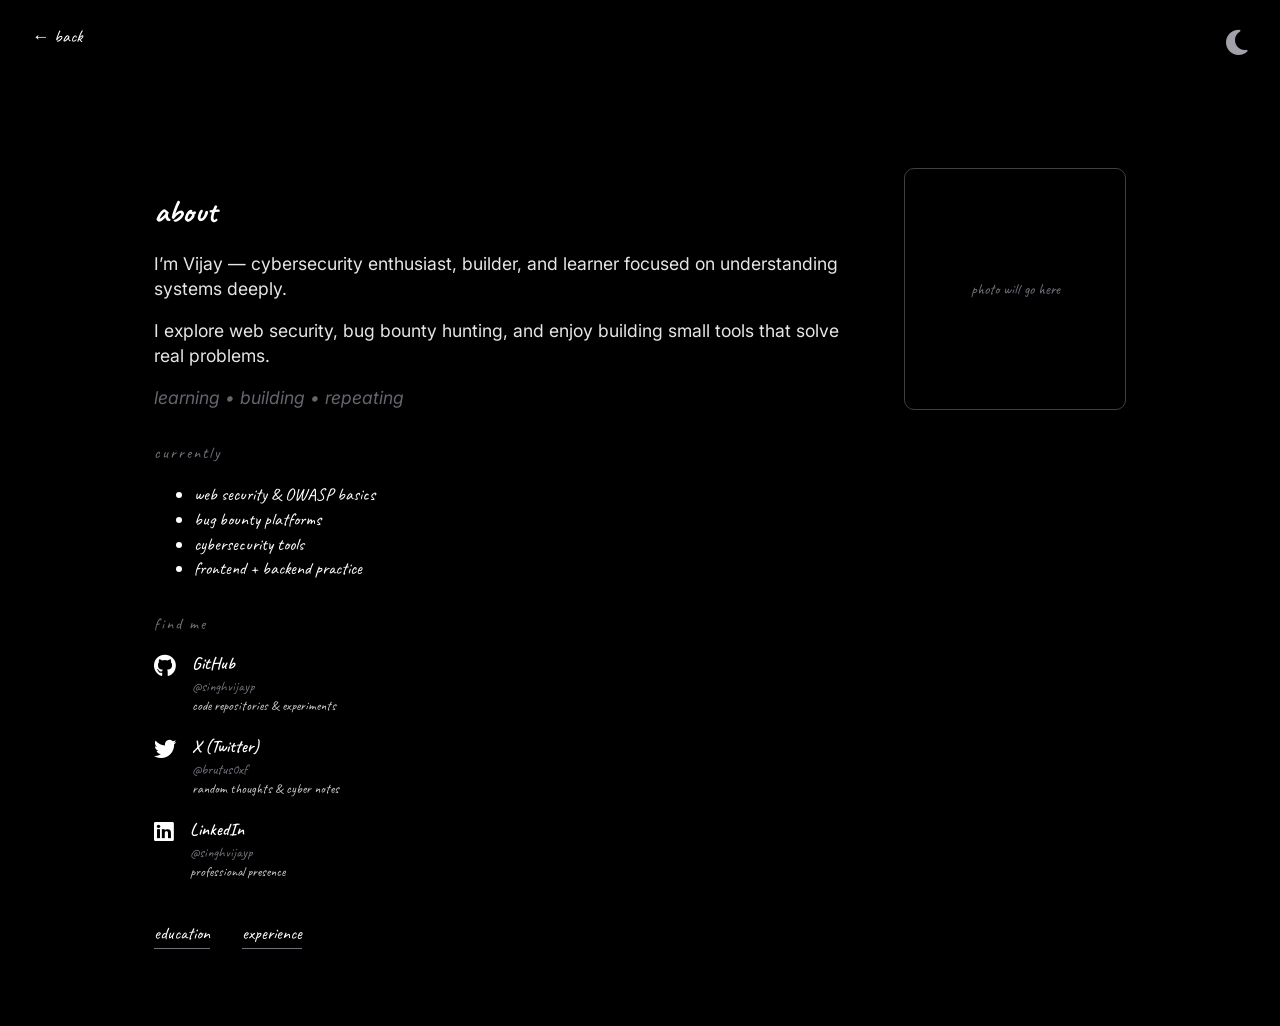
==== about/index.html @ d87ff7b1 "fixed homepage and added about & education" ====
<!DOCTYPE html>
<html lang="en">

<head>
    <meta charset="UTF-8">
    <meta name="viewport" content="width=device-width, initial-scale=1.0">
    <title>About</title>

    <link rel="stylesheet" href="https://cdnjs.cloudflare.com/ajax/libs/font-awesome/6.6.0/css/all.min.css">

    <!-- Fonts -->
    <link href="https://fonts.googleapis.com/css2?family=Caveat:wght@400;500;600;700&display=swap" rel="stylesheet">
    <link href="https://fonts.googleapis.com/css2?family=Inter:wght@300;400;500;600&display=swap" rel="stylesheet">

    <link rel="stylesheet" href="../assets/css/style.css">
</head>

<body>

    <!-- TOP BAR -->
    <div class="top-bar">
        <a href="../index.html" class="back-link">← back</a>
        <div class="theme-icon"><i class="fas fa-moon"></i></div>
    </div>

    <!-- MAIN WRAPPER -->
    <div class="about-wrapper">

        <!-- LEFT -->
        <div class="about-left">

            <h1>about</h1>

            <!-- ABOUT TEXT (ONLY INTER) -->
            <div class="about-text">

                <p>
                    I’m Vijay — cybersecurity enthusiast, builder, and learner focused on understanding systems deeply.
                </p>

                <p>
                    I explore web security, bug bounty hunting, and enjoy building small tools that solve real problems.
                </p>

                <p class="muted">
                    learning • building • repeating
                </p>

            </div>

            <!-- CURRENTLY -->
            <div class="section">
                <div class="section-title">currently</div>
                <ul>
                    <li>web security & OWASP basics</li>
                    <li>bug bounty platforms</li>
                    <li>cybersecurity tools</li>
                    <li>frontend + backend practice</li>
                </ul>
            </div>

            <!-- FIND ME -->
            <div class="section">
                <div class="section-title">find me</div>

                <div class="social-grid">

                    <div class="social-item">
                        <i class="fab fa-github"></i>
                        <div>
                            <div class="social-title">GitHub</div>
                            <div class="social-handle">@singhvijayp</div>
                            <div class="social-desc">code repositories & experiments</div>
                        </div>
                    </div>

                    <div class="social-item">
                        <i class="fab fa-twitter"></i>
                        <div>
                            <div class="social-title">X (Twitter)</div>
                            <div class="social-handle">@brutus0xf</div>
                            <div class="social-desc">random thoughts & cyber notes</div>
                        </div>
                    </div>

                    <div class="social-item">
                        <i class="fab fa-linkedin"></i>
                        <div>
                            <div class="social-title">LinkedIn</div>
                            <div class="social-handle">@singhvijayp</div>
                            <div class="social-desc">professional presence</div>
                        </div>
                    </div>

                </div>
            </div>

            <!-- QUICK LINKS -->
            <div class="quick-links">
                <a href="../education/index.html">education</a>
                <a href="../experience/index.html">experience</a>
            </div>

        </div>

        <!-- RIGHT IMAGE BOX -->
        <div class="about-right">
            photo will go here
        </div>

    </div>

    <script src="../assets/js/script.js"></script>

</body>

</html>
---- assets/css/style.css ----
:root {
            --bg: #000;
            --text: #fff;
            --muted: #a1a1aa;
            --muted2: #71717a;
            --line: #d4d4d8;
        }

        /* LIGHT THEME */
        body.light {
            --bg: #f5f5f5;
            --text: #111;
            --muted: #555;
            --muted2: #666;
            --line: #222;
        }

        body {
            background-color: var(--bg);
            color: var(--text);
        }

        .quote,
        .theme-icon,
        .group-note {
            color: var(--muted);
        }

        .group-tag {
            color: var(--muted2);
        }

        .todo-list,
        .bottom-link,
        .socials a {
            color: var(--text);
        }

        .bottom-link::after {
            background: var(--line);
        }

        body {
            font-family: 'Caveat', cursive;
            background-color: var(--bg);
            color: var(--text);
            margin: 0;
            padding: 0;
            min-height: 100vh;
            font-size: 1.1rem;
            line-height: 1.4;
        }

        a {
            text-decoration: none;
            color: inherit;
            -webkit-tap-highlight-color: transparent;
        }

        .hover-link,
        .bottom-link,
        .socials a {
            transition: color 0.35s ease, opacity 0.35s ease, transform 0.35s ease;
        }

        .hover-link:hover,
        .bottom-link:hover,
        .socials a:hover {
            color: var(--muted2);
        }

        /* Top Bar */
        .top-bar {
            max-width: 1280px;
            margin: 0 auto;
            padding: 1.5rem 2rem;
            display: flex;
            justify-content: space-between;
            align-items: flex-start;
        }

        .quote {
            font-style: italic;
            font-size: 1.6rem;
            color: #a1a1aa;

            opacity: 1;
            transition: opacity 0.5s ease;
        }

        .quote.fade {
            opacity: 0;
        }

        .theme-icon {
            color: #a1a1aa;
            font-size: 1.8rem;
            cursor: pointer;
        }

        /* Hover preview */
        .hover-preview {
            height: 40px;
            display: flex;
            align-items: center;
            justify-content: center;
            margin-top: 2rem;
            margin-bottom: 1rem;
            color: white;
            font-size: 1.6rem;
            opacity: 0;
            filter: blur(10px);
            transition: opacity 0.25s ease, filter 0.25s ease;
        }

        /* Main content */
        .main-content {
            width: 100%;
            max-width: 700px;
            margin: 6rem auto 0;
            padding: 0 1.5rem;
            text-align: center;
        }

        .main-groups {
            display: flex;
            flex-direction: column;
            gap: 1.8rem;
        }

        .group-row {
            display: flex;
            justify-content: space-between;
            align-items: baseline;
            width: 100%;
            max-width: 32rem;
            margin: 0 auto;
            gap: 1rem;
        }

        .group-left {
            display: flex;
            align-items: baseline;
            gap: 1.2rem;
        }

        .group-tag {
            font-size: 2rem;
            color: #71717a;
        }

        .group-links {
            font-size: 2rem;
        }

        .group-note {
            font-size: 1.1rem;
            color: #71717a;
        }

        /* Socials */
        .socials {
            display: flex;
            justify-content: center;
            gap: 1.8rem;
            margin-top: 3rem;
        }

        .socials a {
            font-size: 1.5rem;
            color: var(--text);
            opacity: 0.9;
        }

        .reply-text {
            font-size: 0.9rem;
            color: #52525b;
            margin-top: 0.5rem;
        }

        /* Bottom section */
        .bottom-section {
            width: 100%;
            max-width: 700px;
            margin: 7rem auto 0;
            padding: 0 1.5rem 5rem;
            box-sizing: border-box;
            display: grid;
            grid-template-columns: 1fr 1fr;
            align-items: end;
        }

        .todo-section {
            align-self: end;
        }

        .section-title {
            font-size: 1.25rem;
            letter-spacing: 2px;
            color: var(--muted2);
            margin-bottom: 1rem;
        }

        .todo-list {
            display: flex;
            flex-direction: column;
            gap: 0.5rem;
            color: var(--text);
            font-size: 1.15rem;
        }

        .todo-item {
            display: flex;
            align-items: center;
            gap: 0.7rem;
        }

        .completed {
            opacity: 1;
        }

        .bottom-links {
            display: flex;
            flex-direction: column;
            align-items: flex-end;
            text-align: right;
            gap: 0.55rem;
            align-self: end;
        }

        .bottom-link {
            position: relative;
            color: var(--text);
            font-size: 1.2rem;
            padding-bottom: 3px;
        }

        .bottom-link::after {
            content: '';
            position: absolute;
            left: 0;
            bottom: 0;
            width: 100%;
            height: 1px;
            background: #d4d4d8;
        }

        /* ABOUT PAGE WRAPPER */
        .about-wrapper {
            width: 100%;
            max-width: 1100px;
            margin: 5rem auto 0;
            padding: 0 4rem 5rem;
            display: flex;
            justify-content: space-between;
            gap: 4rem;
            box-sizing: border-box;
        }

        .about-text {
            font-family: 'Inter', sans-serif;
        }

        /* LEFT SIDE */
        .about-left {
            flex: 1;
        }

        .about-left h1 {
            font-size: 2rem;
            margin-bottom: 1rem;
        }

        .about-left p {
            opacity: 0.9;
            margin-bottom: 0.8rem;
        }

        .muted {
            color: var(--muted2);
            font-style: italic;
        }

        /* SECTIONS */
        .section {
            margin-top: 2rem;
        }

        .section-title {
            font-size: 1rem;
            letter-spacing: 2px;
            color: var(--muted2);
            margin-bottom: 1rem;
        }

        /* SOCIAL GRID */
        .social-grid {
            display: flex;
            flex-direction: column;
            gap: 1.2rem;
        }

        .social-item {
            display: flex;
            gap: 1rem;
            align-items: flex-start;
        }

        .social-item i {
            font-size: 1.4rem;
            margin-top: 4px;
            color: var(--text);
        }

        .social-title {
            font-weight: 600;
        }

        .social-handle {
            font-size: 0.9rem;
            color: var(--muted2);
        }

        .social-desc {
            font-size: 0.85rem;
            opacity: 0.8;
        }

        /* QUICK LINKS SIDE BY SIDE */
        .quick-links {
            margin-top: 2.5rem;
            display: flex;
            gap: 2rem;
        }

        .quick-links a {
            text-decoration: none;
            color: var(--text);
            position: relative;
        }

        .quick-links a::after {
            content: '';
            position: absolute;
            left: 0;
            bottom: -3px;
            width: 100%;
            height: 1px;
            background: var(--muted2);
        }

        /* RIGHT IMAGE */
        .about-right {
            width: 220px;
            height: 240px;

            border: 1px solid #3f3f46;
            /* minimal grey frame */
            border-radius: 10px;

            display: flex;
            align-items: center;
            justify-content: center;

            color: #71717a;
            font-size: 0.95rem;

            background: transparent;
        }

        .about-right img {
            display: none;
        }

        /* =========================
   EDUCATION PAGE STYLES
========================= */

        .education-title {
            text-align: center;
            font-size: 38px;
            margin-top: 10px;
        }

        .education-subtitle {
            text-align: center;
            color: var(--muted);
            margin-bottom: 40px;
        }

        /* timeline */
        .timeline {
            max-width: 900px;
            margin: 60px auto;
            padding: 20px 40px;
            border-left: 2px solid var(--line);
        }

        .timeline-item {
            margin-bottom: 40px;
            padding-left: 20px;
            position: relative;
        }

        .timeline-item::before {
            content: "";
            position: absolute;
            left: -7px;
            top: 6px;
            width: 12px;
            height: 12px;
            background: var(--muted);
            border-radius: 50%;
        }

        .timeline-year {
            font-size: 18px;
            color: var(--muted);
        }

        .timeline-title {
            font-size: 30px;
            margin: 5px 0;
        }

        .timeline-desc {
            color: var(--muted2);
            font-size: 22px;
            max-width: 650px;
        }

        /* certifications */
        .cert-grid {
            max-width: 900px;
            margin: 60px auto;
            display: grid;
            grid-template-columns: repeat(auto-fit, minmax(220px, 1fr));
            gap: 15px;
            padding: 20px;
        }

        .cert-box {
            border: 1px solid var(--line);
            padding: 20px;
            font-size: 20px;
            color: var(--muted);
            transition: 0.2s ease;
        }

        .cert-box:hover {
            transform: translateY(-3px);
            color: var(--text);
        }

        /* bottom links reuse your style */
        .page-links {
            max-width: 900px;
            margin: 50px auto;
            display: flex;
            justify-content: space-between;
            padding: 20px;
            border-top: 1px solid var(--line);
        }

        .page-links a {
            font-size: 22px;
            border-bottom: 1px solid var(--muted2);
        }

        /* Mobile */
        @media (max-width: 768px) {

            .top-bar {
                padding: 1.5rem;
            }

            .group-row {
                flex-direction: column;
                align-items: center;
                gap: 0.6rem;
            }

            .group-left {
                flex-direction: column;
                align-items: center;
                gap: 0.3rem;
            }

            .group-links,
            .group-tag {
                font-size: 1.7rem;
            }

            .socials {
                gap: 1.3rem;
            }

            .bottom-section {
                gap: 2rem;
                padding: 0 1.5rem 5rem;
            }

            .about-wrapper {
                padding: 0 1.5rem 4rem;
                flex-direction: column;
            }

            .about-right {
                width: 100%;
                order: -1;
            }

            .edu-item {
                flex-direction: column;
                gap: 0.5rem;
            }

            .edu-year {
                min-width: auto;
            }

            .timeline {
                padding: 20px 20px;
                border-left: 2px solid var(--line);
            }

            .timeline-title {
                font-size: 24px;
            }

            .timeline-desc {
                font-size: 18px;
            }
        }
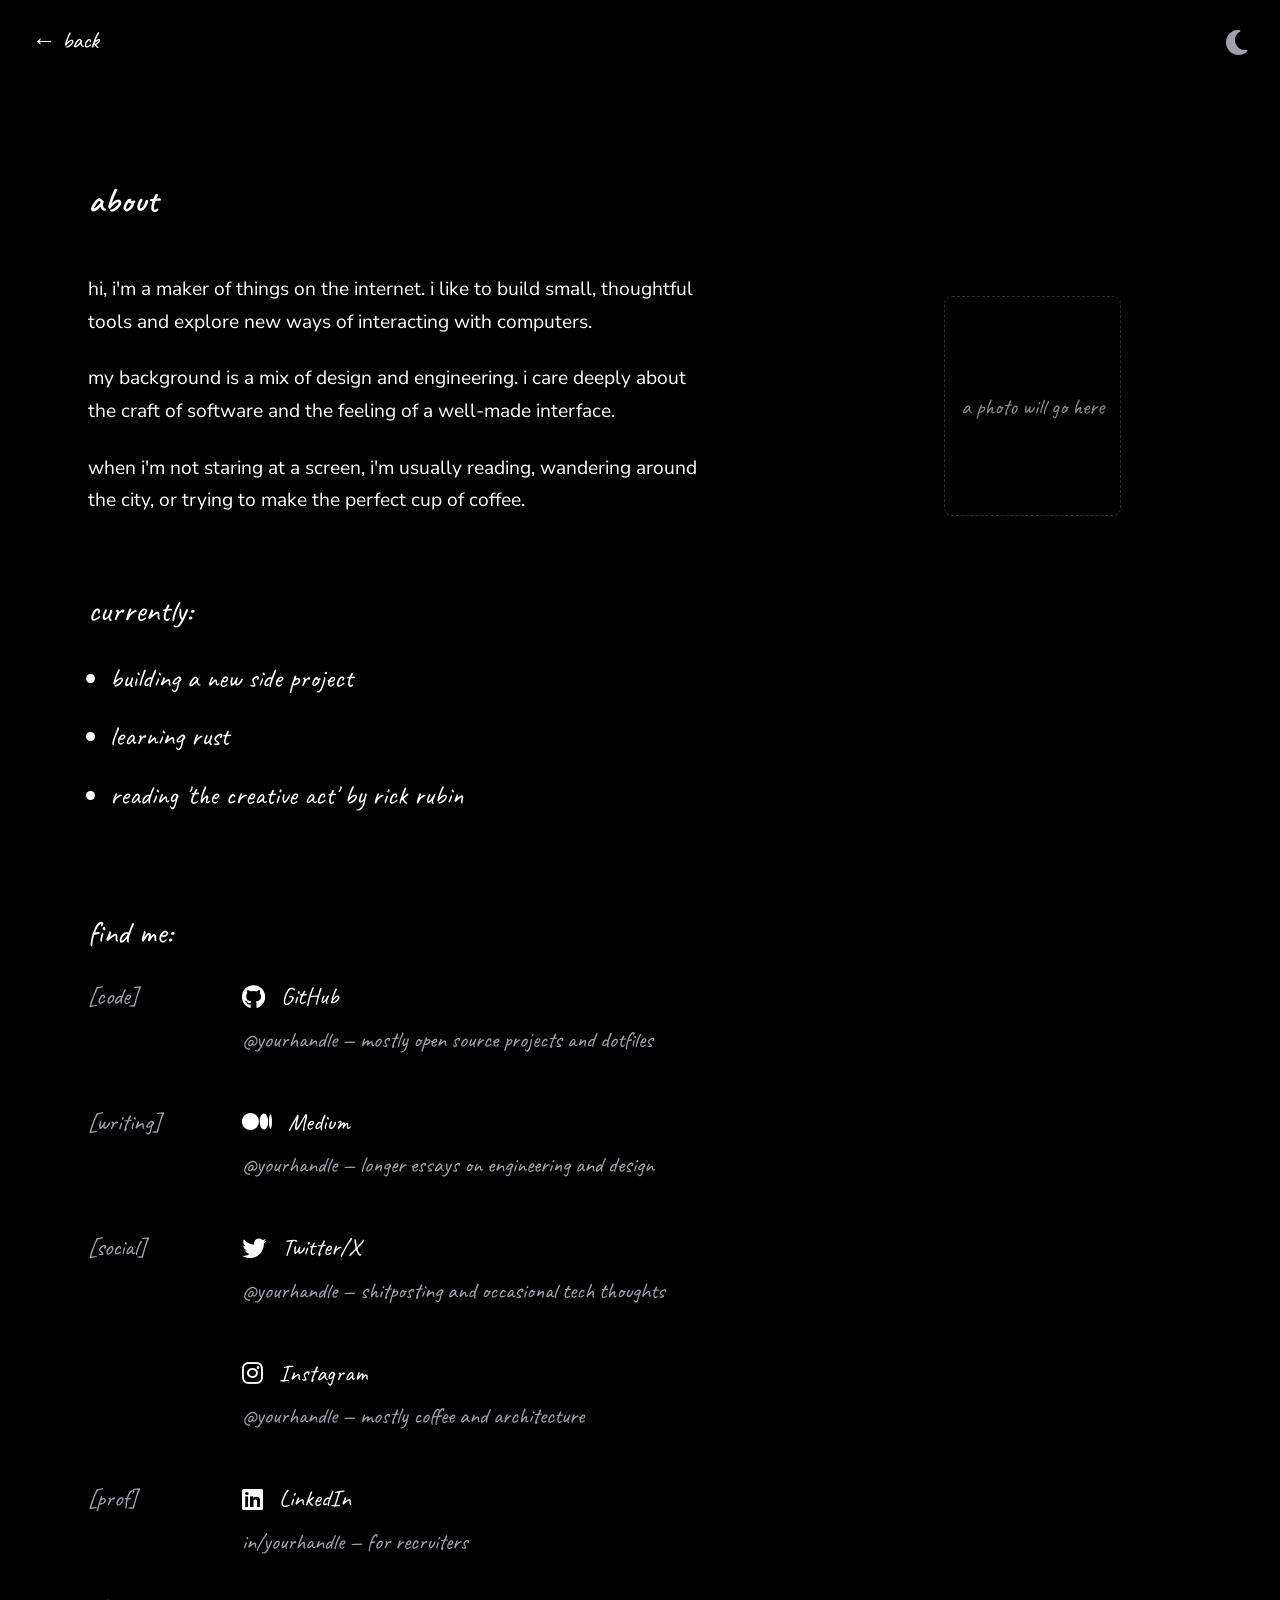
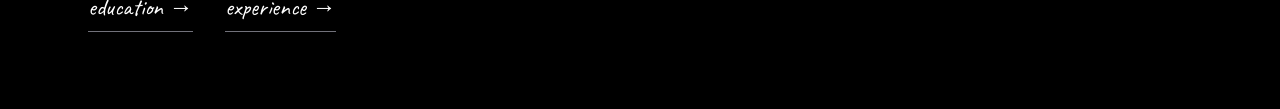
==== commit 901e047a: "completed the whole website, would make chnages soon" ====
--- a/about/index.html
+++ b/about/index.html
@@ -4,13 +4,10 @@
 <head>
     <meta charset="UTF-8">
     <meta name="viewport" content="width=device-width, initial-scale=1.0">
+
     <title>About</title>
 
-    <link rel="stylesheet" href="https://cdnjs.cloudflare.com/ajax/libs/font-awesome/6.6.0/css/all.min.css">
-
-    <!-- Fonts -->
-    <link href="https://fonts.googleapis.com/css2?family=Caveat:wght@400;500;600;700&display=swap" rel="stylesheet">
-    <link href="https://fonts.googleapis.com/css2?family=Inter:wght@300;400;500;600&display=swap" rel="stylesheet">
+    <link href="https://cdnjs.cloudflare.com/ajax/libs/font-awesome/6.6.0/css/all.min.css" rel="stylesheet">
 
     <link rel="stylesheet" href="../assets/css/style.css">
 </head>
@@ -20,92 +17,182 @@
     <!-- TOP BAR -->
     <div class="top-bar">
         <a href="../index.html" class="back-link">← back</a>
-        <div class="theme-icon"><i class="fas fa-moon"></i></div>
+
+        <div class="theme-icon">
+            <i class="fas fa-moon"></i>
+        </div>
     </div>
 
-    <!-- MAIN WRAPPER -->
+    <!-- ABOUT WRAPPER -->
     <div class="about-wrapper">
 
         <!-- LEFT -->
         <div class="about-left">
 
-            <h1>about</h1>
-
-            <!-- ABOUT TEXT (ONLY INTER) -->
+            <h1 class="about-heading">about</h1>
+
+            <!-- ABOUT TEXT -->
             <div class="about-text">
 
                 <p>
-                    I’m Vijay — cybersecurity enthusiast, builder, and learner focused on understanding systems deeply.
+                    hi, i'm a maker of things on the internet. i like to
+                    build small, thoughtful tools and explore new ways
+                    of interacting with computers.
                 </p>
 
                 <p>
-                    I explore web security, bug bounty hunting, and enjoy building small tools that solve real problems.
+                    my background is a mix of design and
+                    engineering. i care deeply about the craft of
+                    software and the feeling of a well-made interface.
                 </p>
 
-                <p class="muted">
-                    learning • building • repeating
+                <p>
+                    when i'm not staring at a screen, i'm usually
+                    reading, wandering around the city, or trying to
+                    make the perfect cup of coffee.
                 </p>
 
             </div>
 
             <!-- CURRENTLY -->
-            <div class="section">
-                <div class="section-title">currently</div>
-                <ul>
-                    <li>web security & OWASP basics</li>
-                    <li>bug bounty platforms</li>
-                    <li>cybersecurity tools</li>
-                    <li>frontend + backend practice</li>
+            <div class="about-section">
+
+                <div class="section-heading">currently:</div>
+
+                <ul class="currently-list">
+                    <li>building a new side project</li>
+                    <li>learning rust</li>
+                    <li>reading 'the creative act' by rick rubin</li>
                 </ul>
-            </div>
-
-            <!-- FIND ME -->
-            <div class="section">
-                <div class="section-title">find me</div>
-
-                <div class="social-grid">
-
-                    <div class="social-item">
+
+            </div>
+
+        </div>
+
+        <!-- RIGHT -->
+        <div class="about-right">
+
+            <div class="photo-box">
+                a photo will go here
+            </div>
+
+        </div>
+
+    </div>
+
+    <!-- FIND ME -->
+    <div class="find-wrapper">
+
+        <div class="section-heading">find me:</div>
+
+        <div class="find-grid">
+
+            <!-- GITHUB -->
+            <div class="find-item">
+
+                <div class="find-label">[code]</div>
+
+                <div class="find-content">
+
+                    <div class="find-top">
                         <i class="fab fa-github"></i>
-                        <div>
-                            <div class="social-title">GitHub</div>
-                            <div class="social-handle">@singhvijayp</div>
-                            <div class="social-desc">code repositories & experiments</div>
-                        </div>
-                    </div>
-
-                    <div class="social-item">
+                        <span>GitHub</span>
+                    </div>
+
+                    <div class="find-bottom">
+                        @yourhandle — mostly open source projects and dotfiles
+                    </div>
+
+                </div>
+
+            </div>
+
+            <!-- MEDIUM -->
+            <div class="find-item">
+
+                <div class="find-label">[writing]</div>
+
+                <div class="find-content">
+
+                    <div class="find-top">
+                        <i class="fab fa-medium"></i>
+                        <span>Medium</span>
+                    </div>
+
+                    <div class="find-bottom">
+                        @yourhandle — longer essays on engineering and design
+                    </div>
+
+                </div>
+
+            </div>
+
+            <!-- TWITTER -->
+            <div class="find-item">
+
+                <div class="find-label">[social]</div>
+
+                <div class="find-content">
+
+                    <div class="find-top">
                         <i class="fab fa-twitter"></i>
-                        <div>
-                            <div class="social-title">X (Twitter)</div>
-                            <div class="social-handle">@brutus0xf</div>
-                            <div class="social-desc">random thoughts & cyber notes</div>
-                        </div>
-                    </div>
-
-                    <div class="social-item">
+                        <span>Twitter/X</span>
+                    </div>
+
+                    <div class="find-bottom">
+                        @yourhandle — shitposting and occasional tech thoughts
+                    </div>
+
+                </div>
+
+            </div>
+
+            <!-- INSTAGRAM -->
+            <div class="find-item">
+
+                <div class="find-label empty"></div>
+
+                <div class="find-content">
+
+                    <div class="find-top">
+                        <i class="fab fa-instagram"></i>
+                        <span>Instagram</span>
+                    </div>
+
+                    <div class="find-bottom">
+                        @yourhandle — mostly coffee and architecture
+                    </div>
+
+                </div>
+
+            </div>
+
+            <!-- LINKEDIN -->
+            <div class="find-item">
+
+                <div class="find-label">[prof]</div>
+
+                <div class="find-content">
+
+                    <div class="find-top">
                         <i class="fab fa-linkedin"></i>
-                        <div>
-                            <div class="social-title">LinkedIn</div>
-                            <div class="social-handle">@singhvijayp</div>
-                            <div class="social-desc">professional presence</div>
-                        </div>
-                    </div>
-
-                </div>
-            </div>
-
-            <!-- QUICK LINKS -->
-            <div class="quick-links">
-                <a href="../education/index.html">education</a>
-                <a href="../experience/index.html">experience</a>
-            </div>
-
-        </div>
-
-        <!-- RIGHT IMAGE BOX -->
-        <div class="about-right">
-            photo will go here
+                        <span>LinkedIn</span>
+                    </div>
+
+                    <div class="find-bottom">
+                        in/yourhandle — for recruiters
+                    </div>
+
+                </div>
+
+            </div>
+
+        </div>
+
+        <!-- QUICK LINKS -->
+        <div class="quick-links">
+            <a href="../education/index.html">education →</a>
+            <a href="../experience/index.html">experience →</a>
         </div>
 
     </div>
--- a/assets/css/style.css
+++ b/assets/css/style.css
@@ -1,534 +1,2117 @@
-        :root {
-            --bg: #000;
-            --text: #fff;
-            --muted: #a1a1aa;
-            --muted2: #71717a;
-            --line: #d4d4d8;
-        }
-
-        /* LIGHT THEME */
-        body.light {
-            --bg: #f5f5f5;
-            --text: #111;
-            --muted: #555;
-            --muted2: #666;
-            --line: #222;
-        }
-
-        body {
-            background-color: var(--bg);
-            color: var(--text);
-        }
-
-        .quote,
-        .theme-icon,
-        .group-note {
-            color: var(--muted);
-        }
-
-        .group-tag {
-            color: var(--muted2);
-        }
-
-        .todo-list,
-        .bottom-link,
-        .socials a {
-            color: var(--text);
-        }
-
-        .bottom-link::after {
-            background: var(--line);
-        }
-
-        body {
-            font-family: 'Caveat', cursive;
-            background-color: var(--bg);
-            color: var(--text);
-            margin: 0;
-            padding: 0;
-            min-height: 100vh;
-            font-size: 1.1rem;
-            line-height: 1.4;
-        }
-
-        a {
-            text-decoration: none;
-            color: inherit;
-            -webkit-tap-highlight-color: transparent;
-        }
-
-        .hover-link,
-        .bottom-link,
-        .socials a {
-            transition: color 0.35s ease, opacity 0.35s ease, transform 0.35s ease;
-        }
-
-        .hover-link:hover,
-        .bottom-link:hover,
-        .socials a:hover {
-            color: var(--muted2);
-        }
-
-        /* Top Bar */
-        .top-bar {
-            max-width: 1280px;
-            margin: 0 auto;
-            padding: 1.5rem 2rem;
-            display: flex;
-            justify-content: space-between;
-            align-items: flex-start;
-        }
-
-        .quote {
-            font-style: italic;
-            font-size: 1.6rem;
-            color: #a1a1aa;
-
-            opacity: 1;
-            transition: opacity 0.5s ease;
-        }
-
-        .quote.fade {
-            opacity: 0;
-        }
-
-        .theme-icon {
-            color: #a1a1aa;
-            font-size: 1.8rem;
-            cursor: pointer;
-        }
-
-        /* Hover preview */
-        .hover-preview {
-            height: 40px;
-            display: flex;
-            align-items: center;
-            justify-content: center;
-            margin-top: 2rem;
-            margin-bottom: 1rem;
-            color: white;
-            font-size: 1.6rem;
-            opacity: 0;
-            filter: blur(10px);
-            transition: opacity 0.25s ease, filter 0.25s ease;
-        }
-
-        /* Main content */
-        .main-content {
-            width: 100%;
-            max-width: 700px;
-            margin: 6rem auto 0;
-            padding: 0 1.5rem;
-            text-align: center;
-        }
-
-        .main-groups {
-            display: flex;
-            flex-direction: column;
-            gap: 1.8rem;
-        }
-
-        .group-row {
-            display: flex;
-            justify-content: space-between;
-            align-items: baseline;
-            width: 100%;
-            max-width: 32rem;
-            margin: 0 auto;
-            gap: 1rem;
-        }
-
-        .group-left {
-            display: flex;
-            align-items: baseline;
-            gap: 1.2rem;
-        }
-
-        .group-tag {
-            font-size: 2rem;
-            color: #71717a;
-        }
-
-        .group-links {
-            font-size: 2rem;
-        }
-
-        .group-note {
-            font-size: 1.1rem;
-            color: #71717a;
-        }
-
-        /* Socials */
-        .socials {
-            display: flex;
-            justify-content: center;
-            gap: 1.8rem;
-            margin-top: 3rem;
-        }
-
-        .socials a {
-            font-size: 1.5rem;
-            color: var(--text);
-            opacity: 0.9;
-        }
-
-        .reply-text {
-            font-size: 0.9rem;
-            color: #52525b;
-            margin-top: 0.5rem;
-        }
-
-        /* Bottom section */
-        .bottom-section {
-            width: 100%;
-            max-width: 700px;
-            margin: 7rem auto 0;
-            padding: 0 1.5rem 5rem;
-            box-sizing: border-box;
-            display: grid;
-            grid-template-columns: 1fr 1fr;
-            align-items: end;
-        }
-
-        .todo-section {
-            align-self: end;
-        }
-
-        .section-title {
-            font-size: 1.25rem;
-            letter-spacing: 2px;
-            color: var(--muted2);
-            margin-bottom: 1rem;
-        }
-
-        .todo-list {
-            display: flex;
-            flex-direction: column;
-            gap: 0.5rem;
-            color: var(--text);
-            font-size: 1.15rem;
-        }
-
-        .todo-item {
-            display: flex;
-            align-items: center;
-            gap: 0.7rem;
-        }
-
-        .completed {
-            opacity: 1;
-        }
-
-        .bottom-links {
-            display: flex;
-            flex-direction: column;
-            align-items: flex-end;
-            text-align: right;
-            gap: 0.55rem;
-            align-self: end;
-        }
-
-        .bottom-link {
-            position: relative;
-            color: var(--text);
-            font-size: 1.2rem;
-            padding-bottom: 3px;
-        }
-
-        .bottom-link::after {
-            content: '';
-            position: absolute;
-            left: 0;
-            bottom: 0;
-            width: 100%;
-            height: 1px;
-            background: #d4d4d8;
-        }
-
-        /* ABOUT PAGE WRAPPER */
-        .about-wrapper {
-            width: 100%;
-            max-width: 1100px;
-            margin: 5rem auto 0;
-            padding: 0 4rem 5rem;
-            display: flex;
-            justify-content: space-between;
-            gap: 4rem;
-            box-sizing: border-box;
-        }
-
-        .about-text {
-            font-family: 'Inter', sans-serif;
-        }
-
-        /* LEFT SIDE */
-        .about-left {
-            flex: 1;
-        }
-
-        .about-left h1 {
-            font-size: 2rem;
-            margin-bottom: 1rem;
-        }
-
-        .about-left p {
-            opacity: 0.9;
-            margin-bottom: 0.8rem;
-        }
-
-        .muted {
-            color: var(--muted2);
-            font-style: italic;
-        }
-
-        /* SECTIONS */
-        .section {
-            margin-top: 2rem;
-        }
-
-        .section-title {
-            font-size: 1rem;
-            letter-spacing: 2px;
-            color: var(--muted2);
-            margin-bottom: 1rem;
-        }
-
-        /* SOCIAL GRID */
-        .social-grid {
-            display: flex;
-            flex-direction: column;
-            gap: 1.2rem;
-        }
-
-        .social-item {
-            display: flex;
-            gap: 1rem;
-            align-items: flex-start;
-        }
-
-        .social-item i {
-            font-size: 1.4rem;
-            margin-top: 4px;
-            color: var(--text);
-        }
-
-        .social-title {
-            font-weight: 600;
-        }
-
-        .social-handle {
-            font-size: 0.9rem;
-            color: var(--muted2);
-        }
-
-        .social-desc {
-            font-size: 0.85rem;
-            opacity: 0.8;
-        }
-
-        /* QUICK LINKS SIDE BY SIDE */
-        .quick-links {
-            margin-top: 2.5rem;
-            display: flex;
-            gap: 2rem;
-        }
-
-        .quick-links a {
-            text-decoration: none;
-            color: var(--text);
-            position: relative;
-        }
-
-        .quick-links a::after {
-            content: '';
-            position: absolute;
-            left: 0;
-            bottom: -3px;
-            width: 100%;
-            height: 1px;
-            background: var(--muted2);
-        }
-
-        /* RIGHT IMAGE */
-        .about-right {
-            width: 220px;
-            height: 240px;
-
-            border: 1px solid #3f3f46;
-            /* minimal grey frame */
-            border-radius: 10px;
-
-            display: flex;
-            align-items: center;
-            justify-content: center;
-
-            color: #71717a;
-            font-size: 0.95rem;
-
-            background: transparent;
-        }
-
-        .about-right img {
-            display: none;
-        }
-
-        /* =========================
-   EDUCATION PAGE STYLES
+@import url('https://fonts.googleapis.com/css2?family=Caveat:wght@400..700&display=swap');
+@import url('https://fonts.googleapis.com/css2?family=Nunito+Sans:ital,opsz,wght@0,6..12,200..1000;1,6..12,200..1000&display=swap');
+@import url('https://fonts.googleapis.com/css2?family=Ubuntu:ital,wght@0,300;0,400;0,500;0,700;1,300;1,400;1,500;1,700&display=swap');
+
+:root {
+    --bg: #000;
+    --text: #fff;
+    --muted: #a1a1aa;
+    --muted2: #71717a;
+    --line: #d4d4d8;
+}
+
+/* LIGHT THEME */
+body.light {
+    --bg: #f5f5f5;
+    --text: #111;
+    --muted: #555;
+    --muted2: #666;
+    --line: #222;
+}
+
+body {
+    background-color: var(--bg);
+    color: var(--text);
+}
+
+.quote,
+.theme-icon,
+.group-note {
+    color: var(--muted);
+}
+
+.group-tag {
+    color: var(--muted2);
+}
+
+.todo-list,
+.bottom-link,
+.socials a {
+    color: var(--text);
+}
+
+.bottom-link::after {
+    background: var(--line);
+}
+
+body {
+    font-family: 'Caveat', cursive;
+    background-color: var(--bg);
+    color: var(--text);
+    margin: 0;
+    padding: 0;
+    min-height: 100vh;
+    font-size: 1.1rem;
+    line-height: 1.4;
+}
+
+a {
+    text-decoration: none;
+    color: inherit;
+    -webkit-tap-highlight-color: transparent;
+}
+
+.hover-link,
+.bottom-link,
+.socials a {
+    transition: color 0.35s ease, opacity 0.35s ease, transform 0.35s ease;
+}
+
+.hover-link:hover,
+.bottom-link:hover,
+.socials a:hover {
+    color: var(--muted2);
+}
+
+/* Top Bar */
+.top-bar {
+    max-width: 1280px;
+    margin: 0 auto;
+    padding: 1.5rem 2rem;
+    display: flex;
+    justify-content: space-between;
+    align-items: flex-start;
+}
+
+.quote {
+    font-style: italic;
+    font-size: 1.6rem;
+    color: #a1a1aa;
+
+    opacity: 1;
+    transition: opacity 0.5s ease;
+}
+
+.quote.fade {
+    opacity: 0;
+}
+
+.theme-icon {
+    color: #a1a1aa;
+    font-size: 1.8rem;
+    cursor: pointer;
+}
+
+/* Hover preview */
+.hover-preview {
+    height: 40px;
+    display: flex;
+    align-items: center;
+    justify-content: center;
+    margin-top: 2rem;
+    margin-bottom: 1rem;
+    color: white;
+    font-size: 1.6rem;
+    opacity: 0;
+    filter: blur(10px);
+    transition: opacity 0.25s ease, filter 0.25s ease;
+}
+
+/* Main content */
+.main-content {
+    width: 100%;
+    max-width: 700px;
+    margin: 6rem auto 0;
+    padding: 0 1.5rem;
+    text-align: center;
+}
+
+.main-groups {
+    display: flex;
+    flex-direction: column;
+    gap: 1.8rem;
+}
+
+.group-row {
+    display: flex;
+    justify-content: space-between;
+    align-items: baseline;
+    width: 100%;
+    max-width: 32rem;
+    margin: 0 auto;
+    gap: 1rem;
+}
+
+.group-left {
+    display: flex;
+    align-items: baseline;
+    gap: 1.2rem;
+}
+
+.group-tag {
+    font-size: 2rem;
+    color: #71717a;
+}
+
+.group-links {
+    font-size: 2rem;
+}
+
+.group-note {
+    font-size: 1.1rem;
+    color: #71717a;
+}
+
+/* Socials */
+.socials {
+    display: flex;
+    justify-content: center;
+    gap: 1.8rem;
+    margin-top: 3rem;
+}
+
+.socials a {
+    font-size: 1.5rem;
+    color: var(--text);
+    opacity: 0.9;
+}
+
+.reply-text {
+    font-size: 0.9rem;
+    color: #52525b;
+    margin-top: 0.5rem;
+}
+
+/* Bottom section */
+.bottom-section {
+    width: 100%;
+    max-width: 700px;
+    margin: 7rem auto 0;
+    padding: 0 1.5rem 5rem;
+    box-sizing: border-box;
+    display: grid;
+    grid-template-columns: 1fr 1fr;
+    align-items: end;
+}
+
+.todo-section {
+    align-self: end;
+}
+
+.section-title {
+    font-size: 1.25rem;
+    letter-spacing: 2px;
+    color: var(--muted2);
+    margin-bottom: 1rem;
+}
+
+.todo-list {
+    display: flex;
+    flex-direction: column;
+    gap: 0.5rem;
+    color: var(--text);
+    font-size: 1.15rem;
+}
+
+.todo-item {
+    display: flex;
+    align-items: center;
+    gap: 0.7rem;
+}
+
+.completed {
+    opacity: 1;
+}
+
+.bottom-links {
+    display: flex;
+    flex-direction: column;
+    align-items: flex-end;
+    text-align: right;
+    gap: 0.55rem;
+    align-self: end;
+}
+
+.bottom-link {
+    position: relative;
+    color: var(--text);
+    font-size: 1.2rem;
+    padding-bottom: 3px;
+}
+
+.bottom-link::after {
+    content: '';
+    position: absolute;
+    left: 0;
+    bottom: 0;
+    width: 100%;
+    height: 1px;
+    background: #d4d4d8;
+}
+
+/* =========================================
+   ABOUT PAGE
+========================================= */
+
+.about-wrapper {
+    width: 100%;
+    max-width: 1200px;
+
+    margin: 4rem auto 0;
+    padding: 0 3rem;
+
+    display: grid;
+    grid-template-columns: 1fr 320px;
+    align-items: start;
+
+    gap: 5rem;
+    box-sizing: border-box;
+}
+
+/* LEFT SIDE */
+
+.about-left {
+    width: 120%;
+    max-width: 620px;
+}
+
+.about-heading {
+    font-size: 2.2rem;
+    font-weight: 600;
+    margin-bottom: 3rem;
+}
+
+/* ABOUT TEXT */
+
+.about-text {
+    display: flex;
+    flex-direction: column;
+    gap: 1.5rem;
+}
+
+.about-text p {
+    font-family: 'Nunito Sans', sans-serif;
+    font-size: 1.2rem;
+    line-height: 1.7;
+    color: var(--text);
+    margin: 0;
+}
+
+/* SECTION */
+
+.about-section {
+    margin-top: 4.5rem;
+}
+
+.section-heading {
+    font-size: 2rem;
+    color: var(--text);
+    margin-bottom: 1.5rem;
+}
+
+/* CURRENTLY */
+
+.currently-list {
+    padding-left: 1.4rem;
+    margin: 0;
+
+    display: flex;
+    flex-direction: column;
+    gap: 1.1rem;
+}
+
+.currently-list li {
+    font-size: 1.7rem;
+    line-height: 1.5;
+}
+
+/* RIGHT SIDE */
+
+.about-right {
+    width: 320px;
+
+    display: flex;
+    justify-content: center;
+    padding-top: 9rem;
+}
+
+.photo-box {
+    height: 220px;
+
+    border: 1px dashed #2f2f2f;
+    border-radius: 8px;
+
+    display: flex;
+    align-items: center;
+    justify-content: center;
+
+    color: #8a8a8a;
+    font-size: 1.4rem;
+    text-align: center;
+
+    padding: 1rem;
+    box-sizing: border-box;
+}
+
+/* FIND ME SECTION */
+
+.find-wrapper {
+    width: 100%;
+    max-width: 1200px;
+
+    margin: 6rem auto 0;
+    padding: 0 3rem 5rem;
+
+    box-sizing: border-box;
+}
+
+.find-grid {
+    display: flex;
+    flex-direction: column;
+    gap: 3rem;
+}
+
+/* EACH ITEM */
+
+.find-item {
+    display: flex;
+    align-items: flex-start;
+
+    gap: 4rem;
+}
+
+.find-label {
+    min-width: 90px;
+
+    color: var(--muted);
+    font-size: 1.5rem;
+}
+
+.find-label.empty {
+    opacity: 0;
+}
+
+/* CONTENT */
+
+.find-content {
+    display: flex;
+    flex-direction: column;
+    gap: 0.5rem;
+}
+
+.find-top {
+    display: flex;
+    align-items: center;
+    gap: 1rem;
+
+    font-size: 1.5rem;
+}
+
+.find-top i {
+    font-size: 1.5rem;
+}
+
+.find-bottom {
+    color: var(--muted);
+
+    font-size: 1.4rem;
+    line-height: 1.6;
+}
+
+/* QUICK LINKS */
+
+.quick-links {
+    display: flex;
+    gap: 3rem;
+
+    margin-top: 6rem;
+}
+
+.quick-links a {
+    position: relative;
+
+    font-size: 1.5rem;
+    color: var(--text);
+
+    padding-bottom: 4px;
+}
+
+.quick-links a::after {
+    content: '';
+
+    position: absolute;
+
+    left: 0;
+    bottom: 0;
+
+    width: 100%;
+    height: 1px;
+
+    background: var(--text);
+}
+
+/* BACK LINK */
+
+.back-link {
+    font-size: 1.5rem;
+    color: var(--text);
+}
+
+/* =========================
+   EDUCATION PAGE
 ========================= */
 
-        .education-title {
-            text-align: center;
-            font-size: 38px;
-            margin-top: 10px;
-        }
-
-        .education-subtitle {
-            text-align: center;
-            color: var(--muted);
-            margin-bottom: 40px;
-        }
-
-        /* timeline */
-        .timeline {
-            max-width: 900px;
-            margin: 60px auto;
-            padding: 20px 40px;
-            border-left: 2px solid var(--line);
-        }
-
-        .timeline-item {
-            margin-bottom: 40px;
-            padding-left: 20px;
-            position: relative;
-        }
-
-        .timeline-item::before {
-            content: "";
-            position: absolute;
-            left: -7px;
-            top: 6px;
-            width: 12px;
-            height: 12px;
-            background: var(--muted);
-            border-radius: 50%;
-        }
-
-        .timeline-year {
-            font-size: 18px;
-            color: var(--muted);
-        }
-
-        .timeline-title {
-            font-size: 30px;
-            margin: 5px 0;
-        }
-
-        .timeline-desc {
-            color: var(--muted2);
-            font-size: 22px;
-            max-width: 650px;
-        }
-
-        /* certifications */
-        .cert-grid {
-            max-width: 900px;
-            margin: 60px auto;
-            display: grid;
-            grid-template-columns: repeat(auto-fit, minmax(220px, 1fr));
-            gap: 15px;
-            padding: 20px;
-        }
-
-        .cert-box {
-            border: 1px solid var(--line);
-            padding: 20px;
-            font-size: 20px;
-            color: var(--muted);
-            transition: 0.2s ease;
-        }
-
-        .cert-box:hover {
-            transform: translateY(-3px);
-            color: var(--text);
-        }
-
-        /* bottom links reuse your style */
-        .page-links {
-            max-width: 900px;
-            margin: 50px auto;
-            display: flex;
-            justify-content: space-between;
-            padding: 20px;
-            border-top: 1px solid var(--line);
-        }
-
-        .page-links a {
-            font-size: 22px;
-            border-bottom: 1px solid var(--muted2);
-        }
-
-        /* Mobile */
-        @media (max-width: 768px) {
-
-            .top-bar {
-                padding: 1.5rem;
-            }
-
-            .group-row {
-                flex-direction: column;
-                align-items: center;
-                gap: 0.6rem;
-            }
-
-            .group-left {
-                flex-direction: column;
-                align-items: center;
-                gap: 0.3rem;
-            }
-
-            .group-links,
-            .group-tag {
-                font-size: 1.7rem;
-            }
-
-            .socials {
-                gap: 1.3rem;
-            }
-
-            .bottom-section {
-                gap: 2rem;
-                padding: 0 1.5rem 5rem;
-            }
-
-            .about-wrapper {
-                padding: 0 1.5rem 4rem;
-                flex-direction: column;
-            }
-
-            .about-right {
-                width: 100%;
-                order: -1;
-            }
-
-            .edu-item {
-                flex-direction: column;
-                gap: 0.5rem;
-            }
-
-            .edu-year {
-                min-width: auto;
-            }
-
-            .timeline {
-                padding: 20px 20px;
-                border-left: 2px solid var(--line);
-            }
-
-            .timeline-title {
-                font-size: 24px;
-            }
-
-            .timeline-desc {
-                font-size: 18px;
-            }
-        }+.education-wrapper {
+    width: 100%;
+    max-width: 950px;
+
+    margin: 5rem auto 0;
+
+    padding: 0 2rem 5rem;
+    box-sizing: border-box;
+}
+
+.education-heading {
+    font-size: 3rem;
+    margin-bottom: 0.3rem;
+}
+
+.education-sub {
+    color: var(--muted2);
+    margin-bottom: 4rem;
+}
+
+/* JOURNEY */
+
+.journey {
+    display: flex;
+    flex-direction: column;
+    gap: 3rem;
+
+    position: relative;
+}
+
+.journey::before {
+    content: '';
+
+    position: absolute;
+
+    left: 120px;
+    top: 0;
+
+    width: 1px;
+    height: 100%;
+
+    background: var(--line);
+}
+
+.journey-item {
+    display: grid;
+
+    grid-template-columns: 90px 1fr;
+
+    gap: 3rem;
+
+    position: relative;
+}
+
+.journey-item::before {
+    content: '';
+
+    position: absolute;
+
+    left: 115px;
+    top: 10px;
+
+    width: 10px;
+    height: 10px;
+
+    border-radius: 50%;
+
+    background: var(--text);
+}
+
+.journey-years {
+    color: var(--muted2);
+    font-size: 1.2rem;
+}
+
+.journey-content h2 {
+    margin: 0;
+    font-size: 2rem;
+    font-weight: 600;
+}
+
+.journey-place {
+    color: var(--muted2);
+
+    margin-top: 0.2rem;
+    margin-bottom: 1rem;
+
+    font-size: 1.1rem;
+}
+
+.journey-content ul {
+    padding-left: 1.2rem;
+    margin: 0;
+}
+
+.journey-content li {
+    margin-bottom: 0.5rem;
+    opacity: 0.9;
+}
+
+/* CERTIFICATIONS */
+
+.certifications {
+    margin-top: 5rem;
+}
+
+.cert-link {
+    display: block;
+
+    width: fit-content;
+
+    margin-bottom: 1rem;
+
+    border-bottom: 1px solid var(--muted2);
+
+    padding-bottom: 2px;
+}
+
+.cert-image-box {
+    width: 260px;
+    height: 160px;
+
+    border: 1px solid #3f3f46;
+
+    border-radius: 10px;
+
+    display: flex;
+    align-items: center;
+    justify-content: center;
+
+    color: var(--muted2);
+
+    margin-top: 2rem;
+}
+
+/* =========================
+   EXPERIENCE PAGE
+========================= */
+
+.experience-wrapper {
+    width: 100%;
+    max-width: 950px;
+
+    margin: 5rem auto 0;
+
+    padding: 0 2rem 5rem;
+    box-sizing: border-box;
+}
+
+.experience-heading {
+    font-size: 3rem;
+    margin-bottom: 0.3rem;
+}
+
+.experience-sub {
+    color: var(--muted2);
+    margin-bottom: 4rem;
+}
+
+/* TIMELINE */
+
+.experience-timeline {
+    position: relative;
+
+    display: flex;
+    flex-direction: column;
+
+    gap: 3rem;
+}
+
+.experience-timeline::before {
+    content: '';
+
+    position: absolute;
+
+    left: 5px;
+    top: 0;
+
+    width: 1px;
+    height: 100%;
+
+    background: var(--line);
+}
+
+.experience-item {
+    position: relative;
+
+    padding-left: 3rem;
+}
+
+.experience-dot {
+    position: absolute;
+
+    left: 0;
+    top: 12px;
+
+    width: 10px;
+    height: 10px;
+
+    border-radius: 50%;
+
+    background: var(--text);
+}
+
+.experience-top {
+    display: flex;
+
+    justify-content: space-between;
+    align-items: center;
+
+    gap: 1rem;
+}
+
+.experience-top h2 {
+    margin: 0;
+
+    font-size: 2rem;
+    font-weight: 600;
+}
+
+.experience-years {
+    color: var(--muted2);
+
+    font-size: 1.1rem;
+
+    white-space: nowrap;
+}
+
+.experience-company {
+    color: var(--muted2);
+
+    margin-top: 0.4rem;
+    margin-bottom: 1rem;
+
+    font-size: 1.1rem;
+}
+
+.experience-list {
+    margin: 0;
+    padding-left: 1.2rem;
+}
+
+.experience-list li {
+    margin-bottom: 0.5rem;
+
+    opacity: 0.9;
+}
+
+/* =========================
+   BLOG PAGE
+========================= */
+
+.blog-wrapper {
+    width: 100%;
+    max-width: 1000px;
+    margin: 5rem auto 0;
+    padding: 0 2rem 5rem;
+    box-sizing: border-box;
+}
+
+.blog-header {
+    margin-bottom: 4rem;
+}
+
+.blog-header h1 {
+    font-size: 3rem;
+    margin-bottom: 0.4rem;
+}
+
+.blog-header p {
+    color: var(--muted);
+    font-size: 1.2rem;
+}
+
+/* BLOG LIST */
+.blog-list {
+    display: flex;
+    flex-direction: column;
+}
+
+/* BLOG ITEM */
+.blog-card {
+    display: block;
+
+    padding: 2rem 0;
+
+    border-bottom: 1px solid rgba(255, 255, 255, 0.08);
+
+    transition:
+        transform 0.25s ease,
+        opacity 0.25s ease;
+}
+
+.blog-card:hover {
+    transform: translateX(14px);
+}
+
+.blog-top {
+    display: flex;
+    justify-content: space-between;
+    align-items: center;
+
+    margin-bottom: 0.8rem;
+
+    color: var(--muted2);
+    font-size: 1rem;
+}
+
+.blog-card h2 {
+    font-size: 2rem;
+    margin-bottom: 0.7rem;
+    font-weight: 600;
+}
+
+.blog-card p {
+    color: var(--muted);
+    font-size: 1.1rem;
+    line-height: 1.5;
+    max-width: 760px;
+}
+
+/* QUICK LINKS */
+.page-links {
+    max-width: 1000px;
+    margin-top: 4rem;
+
+    display: flex;
+    justify-content: space-between;
+}
+
+.page-links a {
+    position: relative;
+    font-size: 1.3rem;
+}
+
+.page-links a::after {
+    content: '';
+
+    position: absolute;
+    left: 0;
+    bottom: -3px;
+
+    width: 100%;
+    height: 1px;
+
+    background: var(--line);
+}
+
+/* LIGHT MODE */
+body.light .blog-card {
+    border-bottom: 1px solid rgba(0, 0, 0, 0.1);
+}
+
+/* =========================
+   PROJECTS PAGE
+========================= */
+
+.projects-wrapper {
+    width: 100%;
+    max-width: 1100px;
+
+    margin: 4rem auto 0;
+    padding: 0 3rem 5rem;
+
+    box-sizing: border-box;
+}
+
+.projects-heading {
+    margin-bottom: 4rem;
+}
+
+.projects-heading h1 {
+    font-size: 3rem;
+    margin-bottom: 0.3rem;
+}
+
+.projects-heading p {
+    color: var(--muted2);
+    font-size: 1.2rem;
+}
+
+/* PROJECT CARD */
+
+.project-card {
+    border-top: 1px solid #3f3f46;
+
+    padding-top: 2rem;
+    padding-bottom: 1rem;
+
+    margin-bottom: 1rem;
+}
+
+.project-top {
+    display: flex;
+    justify-content: space-between;
+    align-items: center;
+
+    gap: 2rem;
+
+    margin-bottom: 2rem;
+}
+
+.project-title {
+    font-size: 2.3rem;
+}
+
+.project-links {
+    display: flex;
+    gap: 1.5rem;
+}
+
+.project-links a {
+    position: relative;
+    color: var(--text);
+    font-size: 1.1rem;
+}
+
+.project-links a::after {
+    content: '';
+
+    position: absolute;
+
+    left: 0;
+    bottom: -2px;
+
+    width: 100%;
+    height: 1px;
+
+    background: var(--muted2);
+}
+
+/* QUESTION GRID */
+
+.project-grid {
+    display: grid;
+    grid-template-columns: repeat(3, 1fr);
+
+    gap: 2rem;
+}
+
+.project-question span {
+    display: inline-block;
+
+    margin-bottom: 0.7rem;
+
+    font-size: 1.2rem;
+    color: var(--muted2);
+}
+
+.project-question p {
+    font-size: 1.1rem;
+    line-height: 1.7;
+
+    opacity: 0.9;
+}
+
+/* QUICK LINKS */
+
+.project-quick-links {
+    width: 100%;
+    max-width: 900px;
+
+    margin: 0 auto;
+
+    padding: 0 1.5rem 5rem;
+
+    display: flex;
+    gap: 2rem;
+
+    align-items: center;
+
+    box-sizing: border-box;
+}
+
+.project-quick-links a {
+    position: relative;
+
+    font-size: 1.2rem;
+    color: var(--text);
+}
+
+.project-quick-links a::after {
+    content: '';
+
+    position: absolute;
+
+    left: 0;
+    bottom: -3px;
+
+    width: 100%;
+    height: 1px;
+
+    background: var(--muted2);
+}
+
+/* =========================
+   GALLERY PAGE
+========================= */
+
+.page-wrapper {
+    width: 100%;
+    max-width: 1100px;
+    margin: 5rem auto 0;
+    padding: 0 2rem 4rem;
+    box-sizing: border-box;
+}
+
+.page-heading {
+    font-size: 2.5rem;
+    margin-bottom: 0.5rem;
+}
+
+.page-subtext {
+    color: var(--muted2);
+    margin-bottom: 3rem;
+    font-size: 1.1rem;
+}
+
+/* COLLAGE GRID */
+
+.gallery-grid {
+    column-count: 3;
+    column-gap: 1rem;
+}
+
+.gallery-item {
+    position: relative;
+    overflow: hidden;
+    border-radius: 12px;
+    margin-bottom: 1rem;
+    break-inside: avoid;
+    cursor: pointer;
+    border: 1px solid #27272a;
+}
+
+.gallery-item img {
+    width: 100%;
+    display: block;
+    transition: transform 0.4s ease;
+}
+
+/* hover */
+
+.gallery-overlay {
+    position: absolute;
+    inset: 0;
+    background: rgba(0, 0, 0, 0.55);
+
+    display: flex;
+    align-items: flex-end;
+
+    padding: 1rem;
+
+    opacity: 0;
+    transition: opacity 0.3s ease;
+
+    color: white;
+    font-size: 1rem;
+}
+
+.gallery-item:hover img {
+    transform: scale(1.03);
+}
+
+.gallery-item:hover .gallery-overlay {
+    opacity: 1;
+}
+
+/* QUICK LINKS */
+
+.quick-links {
+    margin-top: 2rem;
+    display: flex;
+    gap: 2rem;
+}
+
+.quick-links a {
+    position: relative;
+    color: var(--text);
+}
+
+.quick-links a::after {
+    content: '';
+    position: absolute;
+    left: 0;
+    bottom: -3px;
+    width: 100%;
+    height: 1px;
+    background: var(--muted2);
+}
+
+/* =========================
+   PHILOSOPHY PAGE
+========================= */
+
+.philosophy-layout {
+    width: 100%;
+    max-width: 1200px;
+
+    margin: 5rem auto 0;
+
+    padding: 0 2rem 5rem;
+
+    box-sizing: border-box;
+
+    display: grid;
+
+    grid-template-columns: 220px 1fr;
+
+    gap: 6rem;
+}
+
+/* LEFT */
+
+.philosophy-sidebar {
+    display: flex;
+    flex-direction: column;
+
+    gap: 1rem;
+}
+
+/* labels */
+
+.philosophy-link {
+    color: var(--muted2);
+
+    font-size: 1.8rem;
+
+    cursor: pointer;
+
+    transition: color 0.25s ease,
+        transform 0.25s ease;
+
+    width: fit-content;
+}
+
+.philosophy-link:hover {
+    color: var(--text);
+
+    transform: translateX(4px);
+}
+
+.philosophy-link.active {
+    color: var(--text);
+}
+
+/* RIGHT */
+
+.philosophy-content {
+    min-height: 420px;
+
+    display: flex;
+    flex-direction: column;
+    justify-content: center;
+}
+
+/* text */
+
+.philosophy-text {
+    font-family: 'Nunito Sans', sans-serif;
+    font-size: 1.1rem;
+
+    line-height: 1.9;
+
+    max-width: 760px;
+
+    transition: opacity 0.2s ease;
+}
+
+.philosophy-links {
+    max-width: 1200px;
+
+    margin: 3rem auto 4rem;
+
+    padding: 0 3rem;
+
+    display: flex;
+
+    gap: 2rem;
+}
+
+.philosophy-links a {
+    position: relative;
+
+    color: var(--text);
+
+    font-size: 1.2rem;
+
+    width: fit-content;
+}
+
+.philosophy-links a::after {
+    content: '';
+
+    position: absolute;
+
+    left: 0;
+    bottom: -3px;
+
+    width: 100%;
+    height: 1px;
+
+    background: var(--muted2);
+}
+
+/* =========================
+   PLAYGROUND PAGE
+========================= */
+
+.playground-header {
+    width: 100%;
+    max-width: 1200px;
+
+    margin: 4rem auto 0;
+
+    padding: 0 3rem;
+
+    box-sizing: border-box;
+}
+
+.playground-tag {
+    color: var(--muted2);
+
+    font-size: 1.5rem;
+
+    margin-bottom: 0.6rem;
+}
+
+.playground-subtitle {
+    font-family: 'Nunito Sans', sans-serif;
+
+    font-size: 1rem;
+
+    color: var(--muted);
+
+    max-width: 600px;
+
+    line-height: 1.8;
+}
+
+/* GRID */
+
+.playground-grid {
+    width: 100%;
+    max-width: 1200px;
+
+    margin: 3rem auto 0;
+
+    padding: 0 3rem;
+
+    box-sizing: border-box;
+
+    display: grid;
+
+    grid-template-columns: repeat(auto-fit, minmax(280px, 1fr));
+
+    gap: 1.5rem;
+}
+
+/* CARD */
+
+.play-card {
+    border: 1px solid #27272a;
+
+    padding: 1.4rem;
+
+    border-radius: 14px;
+
+    transition: transform 0.25s ease,
+        border-color 0.25s ease;
+}
+
+.play-card:hover {
+    transform: translateY(-4px);
+
+    border-color: #52525b;
+}
+
+/* top */
+
+.play-card-top {
+    display: flex;
+
+    justify-content: space-between;
+
+    align-items: center;
+
+    margin-bottom: 1rem;
+}
+
+.play-label {
+    color: var(--muted2);
+
+    font-size: 1.1rem;
+}
+
+.play-status {
+    font-size: 0.9rem;
+
+    color: var(--muted);
+}
+
+/* title */
+
+.play-title {
+    font-size: 1.7rem;
+
+    margin-bottom: 0.8rem;
+}
+
+/* desc */
+
+.play-desc {
+    font-family: 'Nunito Sans', sans-serif;
+
+    color: var(--muted);
+
+    line-height: 1.7;
+
+    font-size: 0.95rem;
+
+    margin-bottom: 1.2rem;
+}
+
+/* link */
+
+.play-link {
+    position: relative;
+
+    width: fit-content;
+
+    color: var(--text);
+
+    font-size: 1rem;
+}
+
+.play-link::after {
+    content: '';
+
+    position: absolute;
+
+    left: 0;
+    bottom: -3px;
+
+    width: 100%;
+    height: 1px;
+
+    background: var(--muted2);
+}
+
+/* QUICK LINKS */
+
+.playground-links {
+    max-width: 1200px;
+
+    margin: 3rem auto 4rem;
+
+    padding: 0 3rem;
+
+    display: flex;
+
+    gap: 2rem;
+}
+
+/* =========================
+   MY LIFE RN PAGE
+========================= */
+
+.life-header {
+    width: 100%;
+    max-width: 1200px;
+
+    margin: 4rem auto 0;
+
+    padding: 0 3rem;
+
+    box-sizing: border-box;
+}
+
+.life-tag {
+    color: var(--muted2);
+
+    font-size: 1.5rem;
+
+    margin-bottom: 0.6rem;
+}
+
+.life-subtitle {
+    font-family: 'Nunito Sans', sans-serif;
+
+    font-size: 1rem;
+
+    color: var(--muted);
+
+    line-height: 1.8;
+}
+
+/* WRAPPER */
+
+.life-wrapper {
+    width: 100%;
+    max-width: 1200px;
+
+    margin: 3rem auto 0;
+
+    padding: 0 3rem;
+
+    box-sizing: border-box;
+
+    display: grid;
+
+    grid-template-columns: 1fr 1fr;
+
+    gap: 4rem;
+}
+
+/* COLUMN */
+
+.life-column {
+    display: flex;
+
+    flex-direction: column;
+
+    gap: 2.5rem;
+}
+
+/* SECTION */
+
+.life-section {
+    display: flex;
+
+    flex-direction: column;
+
+    gap: 0.8rem;
+}
+
+/* LABEL */
+
+.life-label {
+    color: var(--muted2);
+
+    font-size: 1.2rem;
+}
+
+/* CONTENT */
+
+.life-content {
+    font-family: 'Nunito Sans', sans-serif;
+
+    font-size: 1.05rem;
+
+    line-height: 1.9;
+
+    color: var(--text);
+
+    max-width: 500px;
+}
+
+/* QUICK LINKS */
+
+.life-links {
+    max-width: 1200px;
+
+    margin: 3rem auto 4rem;
+
+    padding: 0 3rem;
+
+    display: flex;
+
+    gap: 2rem;
+}
+
+/* =========================
+   RECOMMENDATIONS PAGE
+========================= */
+
+.recommend-header {
+    width: 100%;
+    max-width: 1200px;
+
+    margin: 4rem auto 0;
+
+    padding: 0 3rem;
+
+    box-sizing: border-box;
+}
+
+.recommend-tag {
+    color: var(--muted2);
+
+    font-size: 1.5rem;
+
+    margin-bottom: 0.6rem;
+}
+
+.recommend-subtitle {
+    font-family: 'Nunito Sans', sans-serif;
+
+    font-size: 1rem;
+
+    color: var(--muted);
+
+    line-height: 1.8;
+}
+
+/* GRID */
+
+.recommend-grid {
+    width: 100%;
+    max-width: 1200px;
+
+    margin: 3rem auto 0;
+
+    padding: 0 3rem;
+
+    box-sizing: border-box;
+
+    display: grid;
+
+    grid-template-columns: repeat(auto-fit, minmax(320px, 1fr));
+
+    gap: 2rem;
+}
+
+/* SECTION */
+
+.recommend-section {
+    border: 1px solid #27272a;
+
+    border-radius: 14px;
+
+    padding: 1.5rem;
+}
+
+/* LABEL */
+
+.recommend-label {
+    color: var(--muted2);
+
+    font-size: 1.3rem;
+
+    margin-bottom: 1.5rem;
+}
+
+/* ITEMS */
+
+.recommend-items {
+    display: flex;
+
+    flex-direction: column;
+
+    gap: 1.3rem;
+}
+
+/* ITEM */
+
+.recommend-item span {
+    font-size: 1.5rem;
+
+    color: var(--text);
+}
+
+.recommend-item p {
+    margin-top: 0.25rem;
+
+    font-family: 'Nunito Sans', sans-serif;
+
+    color: var(--muted);
+
+    font-size: 0.95rem;
+
+    line-height: 1.7;
+}
+
+/* QUICK LINKS */
+
+.recommend-links {
+    max-width: 1200px;
+
+    margin: 3rem auto 4rem;
+
+    padding: 0 3rem;
+
+    display: flex;
+
+    gap: 2rem;
+}
+
+/* =========================
+   WHAT I USE PAGE
+========================= */
+
+.uses-header {
+    width: 100%;
+    max-width: 1200px;
+
+    margin: 4rem auto 0;
+
+    padding: 0 3rem;
+
+    box-sizing: border-box;
+}
+
+.uses-tag {
+    color: var(--muted2);
+
+    font-size: 1.5rem;
+
+    margin-bottom: 0.6rem;
+}
+
+.uses-subtitle {
+    font-family: 'Nunito Sans', sans-serif;
+
+    font-size: 1rem;
+
+    color: var(--muted);
+
+    line-height: 1.8;
+}
+
+/* GRID */
+
+.uses-grid {
+    width: 100%;
+    max-width: 1200px;
+
+    margin: 3rem auto 0;
+
+    padding: 0 3rem;
+
+    box-sizing: border-box;
+
+    display: grid;
+
+    grid-template-columns: repeat(auto-fit, minmax(320px, 1fr));
+
+    gap: 2rem;
+}
+
+/* SECTION */
+
+.uses-section {
+    border: 1px solid #27272a;
+
+    border-radius: 14px;
+
+    padding: 1.5rem;
+}
+
+/* LABEL */
+
+.uses-label {
+    color: var(--muted2);
+
+    font-size: 1.3rem;
+
+    margin-bottom: 1.5rem;
+}
+
+/* ITEMS */
+
+.uses-items {
+    display: flex;
+
+    flex-direction: column;
+
+    gap: 1.3rem;
+}
+
+/* ITEM */
+
+.uses-item span {
+    font-size: 1.5rem;
+
+    color: var(--text);
+}
+
+.uses-item p {
+    margin-top: 0.25rem;
+
+    font-family: 'Nunito Sans', sans-serif;
+
+    color: var(--muted);
+
+    font-size: 0.95rem;
+
+    line-height: 1.7;
+}
+
+/* QUICK LINKS */
+
+.uses-links {
+    max-width: 1200px;
+
+    margin: 3rem auto 4rem;
+
+    padding: 0 3rem;
+
+    display: flex;
+
+    gap: 2rem;
+}
+
+/* =========================
+   BLOG POST PAGE
+========================= */
+
+.post-wrapper {
+    width: 100%;
+
+    max-width: 850px;
+
+    margin: 4rem auto 0;
+
+    padding: 0 3rem;
+
+    box-sizing: border-box;
+}
+
+/* META */
+
+.post-meta {
+    display: flex;
+
+    gap: 1rem;
+
+    color: var(--muted2);
+
+    font-size: 1rem;
+
+    margin-bottom: 1rem;
+}
+
+/* TITLE */
+
+.post-title {
+    font-size: 4rem;
+
+    line-height: 1;
+
+    margin-bottom: 2rem;
+
+    font-weight: 600;
+}
+
+/* INTRO */
+
+.post-intro {
+    font-family: 'Nunito Sans', sans-serif;
+
+    font-size: 1.15rem;
+
+    line-height: 2;
+
+    color: var(--muted);
+
+    margin-bottom: 3rem;
+
+    max-width: 700px;
+}
+
+/* CONTENT */
+
+.post-content {
+    display: flex;
+
+    flex-direction: column;
+
+    gap: 1.8rem;
+}
+
+.post-content p,
+.post-content li {
+    font-family: 'Nunito Sans', sans-serif;
+
+    font-size: 1.05rem;
+
+    line-height: 2;
+
+    color: var(--text);
+}
+
+/* BLOCKQUOTE */
+
+.post-content blockquote {
+    border-left: 2px solid var(--line);
+
+    padding-left: 1.2rem;
+
+    color: var(--muted);
+
+    font-size: 1.4rem;
+
+    margin: 1rem 0;
+}
+
+/* LIST */
+
+.post-content ul {
+    padding-left: 1.2rem;
+
+    display: flex;
+
+    flex-direction: column;
+
+    gap: 0.5rem;
+}
+
+/* FOOTER */
+
+.post-footer {
+    margin-top: 4rem;
+}
+
+/* TAGS */
+
+.post-tags {
+    display: flex;
+
+    flex-wrap: wrap;
+
+    gap: 1rem;
+}
+
+.post-tags span {
+    color: var(--muted2);
+
+    font-size: 1rem;
+}
+
+/* QUICK LINKS */
+
+.post-links {
+    max-width: 850px;
+
+    margin: 3rem auto 4rem;
+
+    padding: 0 3rem;
+
+    display: flex;
+
+    gap: 2rem;
+}
+
+/* Mobile */
+@media (max-width: 768px) {
+
+    .top-bar {
+        padding: 1.5rem;
+    }
+
+    .group-row {
+        flex-direction: column;
+        align-items: center;
+        gap: 0.6rem;
+    }
+
+    .group-left {
+        flex-direction: column;
+        align-items: center;
+        gap: 0.3rem;
+    }
+
+    .group-links,
+    .group-tag {
+        font-size: 1.7rem;
+    }
+
+    .socials {
+        gap: 1.3rem;
+    }
+
+    .bottom-section {
+        gap: 2rem;
+        padding: 0 1.5rem 5rem;
+    }
+
+    .about-wrapper {
+        display: flex;
+        flex-direction: column;
+        gap: 2rem;
+
+        padding: 0 1.5rem;
+    }
+
+    .about-right {
+        order: -1;
+        width: 100%;
+        justify-content: center;
+        margin-top: -1rem;
+        margin-bottom: 1rem;
+    }
+
+    .about-left {
+        display: contents;
+    }
+
+    .photo-box {
+        width: 100%;
+        max-width: 320px;
+    }
+
+    .about-heading {
+        font-size: 2.6rem;
+    }
+
+    .about-text p {
+        font-size: 1.2rem;
+    }
+
+    .section-heading {
+        font-size: 1.8rem;
+    }
+
+    .currently-list li {
+        font-size: 1.45rem;
+    }
+
+    .find-wrapper {
+        padding: 0 1.5rem 5rem;
+    }
+
+    .find-item {
+        gap: 1.5rem;
+    }
+
+    .find-label {
+        min-width: 70px;
+        font-size: 1.2rem;
+    }
+
+    .find-top {
+        font-size: 1.6rem;
+    }
+
+    .find-bottom {
+        font-size: 1.1rem;
+    }
+
+    .quick-links {
+        gap: 2rem;
+        flex-wrap: wrap;
+    }
+
+    .quick-links a {
+        font-size: 1.6rem;
+    }
+
+    .education-wrapper {
+        padding: 0 1.5rem 5rem;
+    }
+
+    .journey::before {
+        left: 0;
+    }
+
+    .journey-item {
+        grid-template-columns: 1fr;
+
+        gap: 1rem;
+
+        padding-left: 2rem;
+    }
+
+    .journey-item::before {
+        left: -5px;
+    }
+
+    .journey-years {
+        font-size: 1rem;
+    }
+
+    .journey-content h2 {
+        font-size: 1.7rem;
+    }
+
+    .cert-image-box {
+        width: 100%;
+    }
+
+    .experience-wrapper {
+        padding: 0 1.5rem 5rem;
+    }
+
+    .experience-top {
+        flex-direction: column;
+        align-items: flex-start;
+    }
+
+    .experience-top h2 {
+        font-size: 1.7rem;
+    }
+
+    .experience-years {
+        font-size: 1rem;
+    }
+
+    .blog-wrapper {
+        padding: 0 1.5rem 4rem;
+    }
+
+    .blog-header h1 {
+        font-size: 2.4rem;
+    }
+
+    .blog-card {
+        padding: 1.4rem;
+    }
+
+    .blog-card h2 {
+        font-size: 1.6rem;
+    }
+
+    .blog-card:hover {
+        transform: translateX(6px);
+    }
+
+    .blog-top {
+        flex-direction: column;
+        align-items: flex-start;
+        gap: 0.2rem;
+    }
+
+    .projects-wrapper {
+        padding: 0 1.5rem 5rem;
+    }
+
+    .projects-heading h1 {
+        font-size: 2.3rem;
+    }
+
+    .project-top {
+        flex-direction: column;
+        align-items: flex-start;
+
+        gap: 0.8rem;
+    }
+
+    .project-title {
+        font-size: 1.9rem;
+    }
+
+    .project-grid {
+        grid-template-columns: 1fr;
+    }
+
+    .project-quick-links {
+        flex-direction: column;
+        align-items: flex-start;
+
+        gap: 1rem;
+    }
+
+    .philosophy-layout {
+        grid-template-columns: 1fr;
+
+        gap: 3rem;
+
+        padding: 0 1.5rem 4rem;
+    }
+
+    .philosophy-sidebar {
+        flex-direction: row;
+
+        flex-wrap: wrap;
+
+        gap: 1rem;
+    }
+
+    .philosophy-content {
+        min-height: auto;
+    }
+
+    .philosophy-text {
+        font-size: 1.6rem;
+    }
+
+    .playground-header,
+    .playground-grid,
+    .playground-links {
+        padding: 0 1.5rem;
+    }
+
+    .play-title {
+        font-size: 1.5rem;
+    }
+
+    .life-header,
+    .life-wrapper,
+    .life-links {
+        padding: 0 1.5rem;
+    }
+
+    .life-wrapper {
+        grid-template-columns: 1fr;
+
+        gap: 2.5rem;
+    }
+
+    .recommend-header,
+    .recommend-grid,
+    .recommend-links {
+        padding: 0 1.5rem;
+    }
+
+    .uses-header,
+    .uses-grid,
+    .uses-links {
+        padding: 0 1.5rem;
+    }
+
+    .post-wrapper,
+    .post-links {
+        padding: 0 1.5rem;
+    }
+
+    .post-title {
+        font-size: 2.5rem;
+
+        line-height: 1.1;
+    }
+
+    .post-intro,
+    .post-content p,
+    .post-content li {
+        font-size: 1rem;
+    }
+
+    .post-content blockquote {
+        font-size: 1.2rem;
+    }
+}
+
+@media (max-width: 900px) {
+    .gallery-grid {
+        column-count: 2;
+    }
+}
+
+@media (max-width: 600px) {
+
+    .page-wrapper {
+        padding: 0 1.5rem 4rem;
+    }
+
+    .gallery-grid {
+        column-count: 1;
+    }
+
+    .page-heading {
+        font-size: 2rem;
+    }
+}
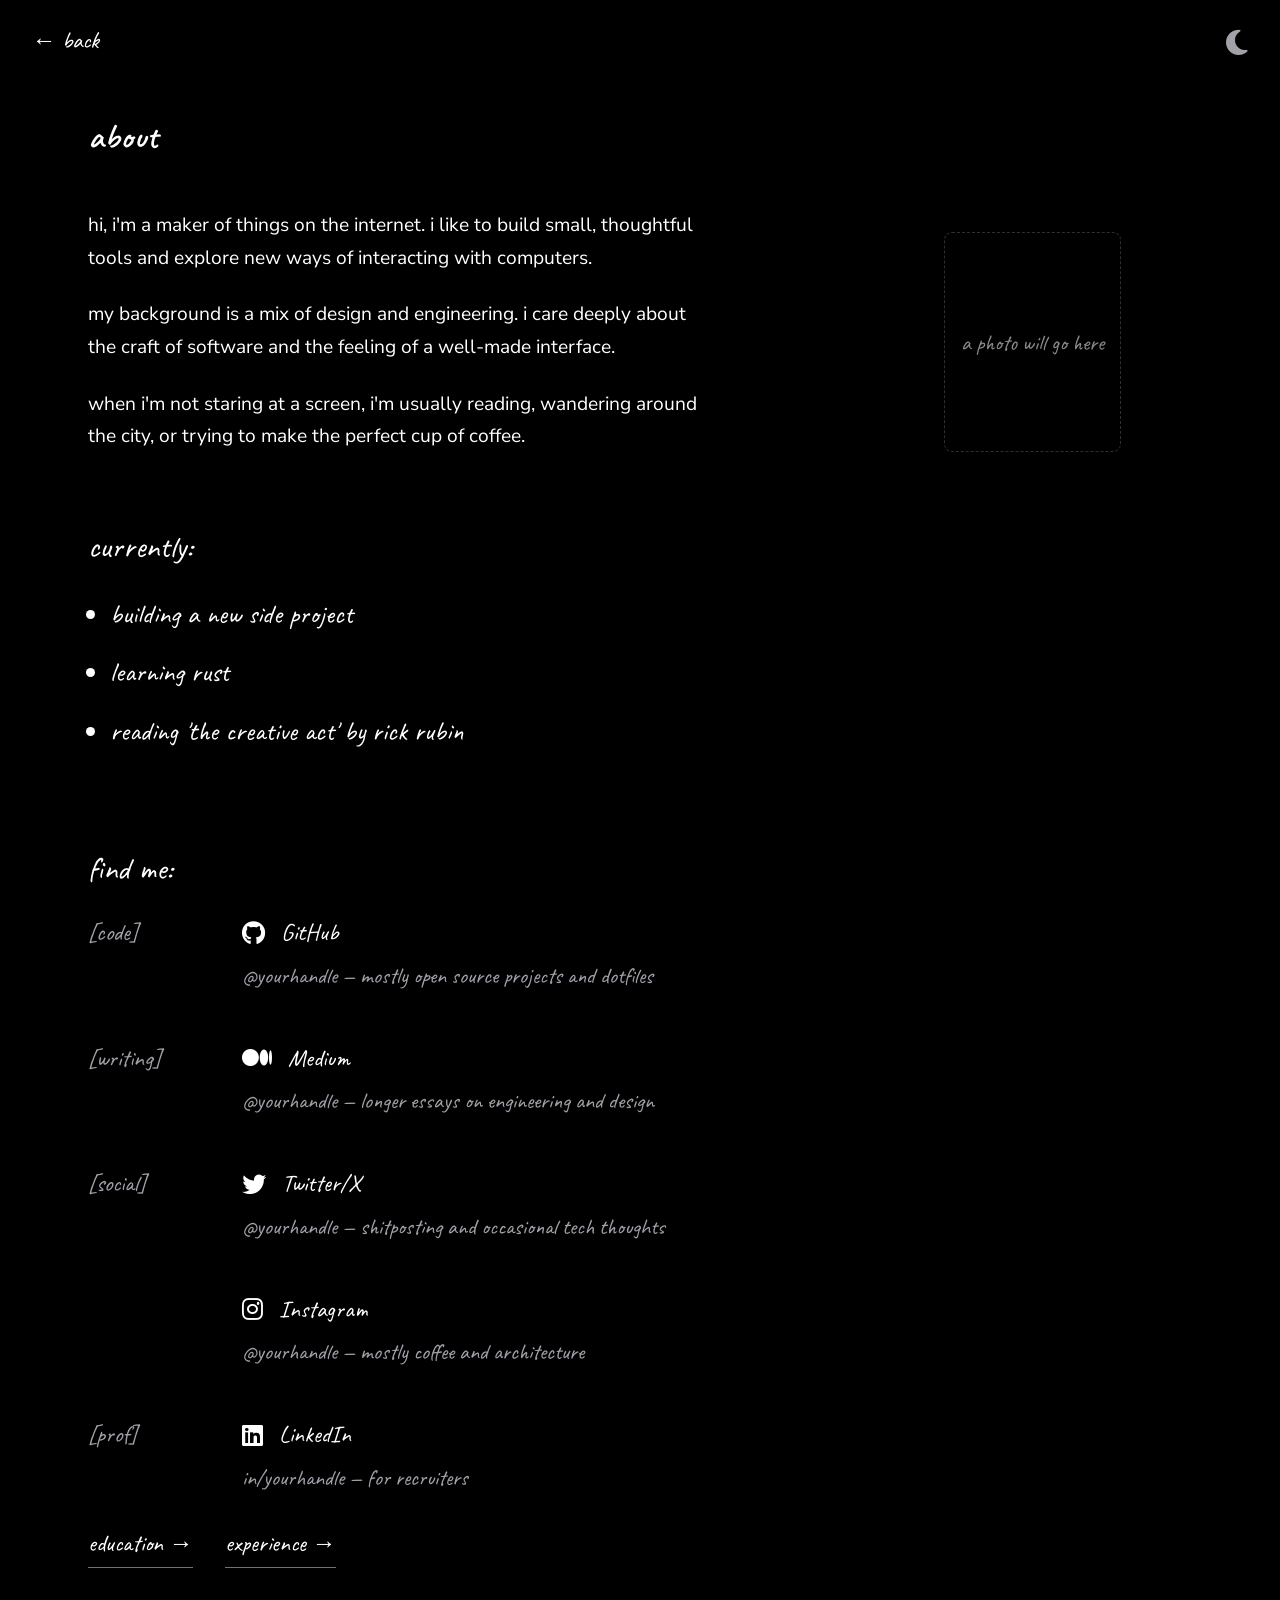
==== commit b622ca17: "fixed a lot of things probably" ====
--- a/about/index.html
+++ b/about/index.html
@@ -4,11 +4,7 @@
 <head>
     <meta charset="UTF-8">
     <meta name="viewport" content="width=device-width, initial-scale=1.0">
-
-    <title>About</title>
-
-    <link href="https://cdnjs.cloudflare.com/ajax/libs/font-awesome/6.6.0/css/all.min.css" rel="stylesheet">
-
+    <title>About • Vijay Pratap Singh</title>
     <link rel="stylesheet" href="../assets/css/style.css">
 </head>
 
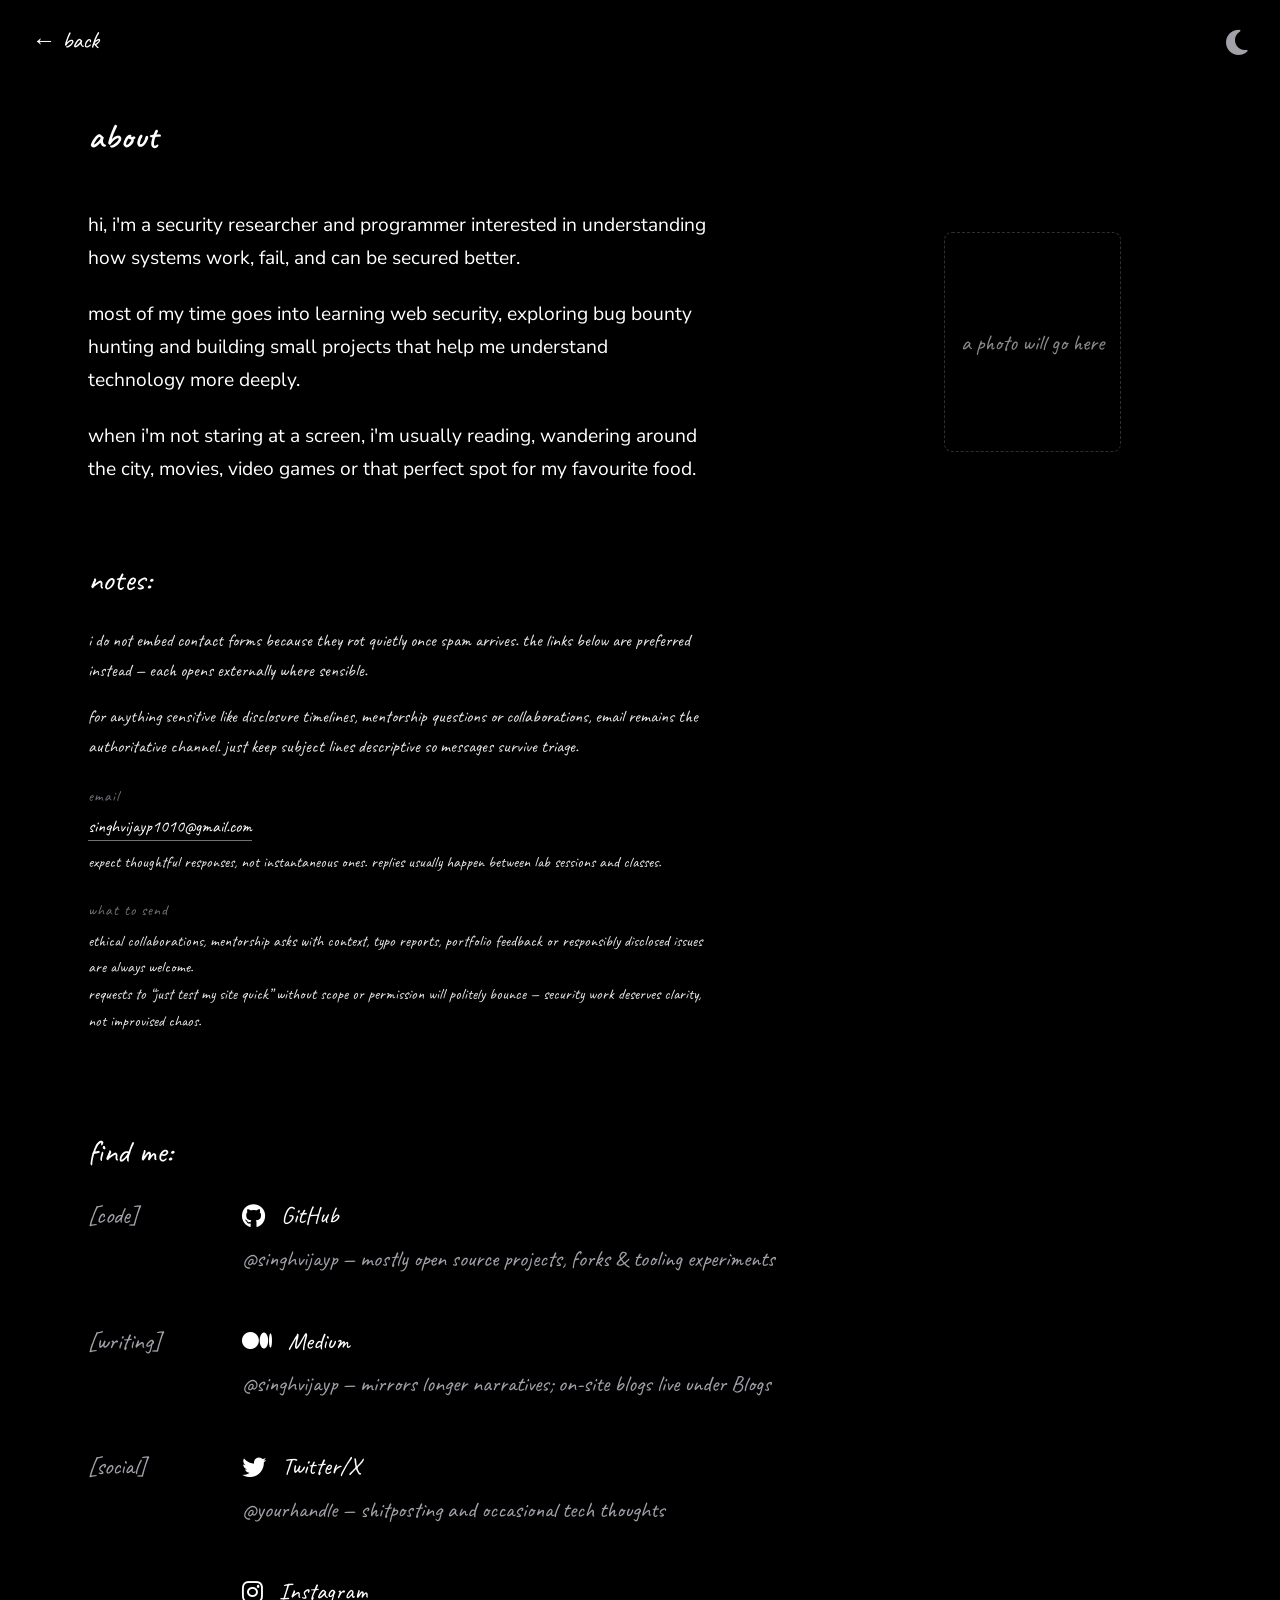
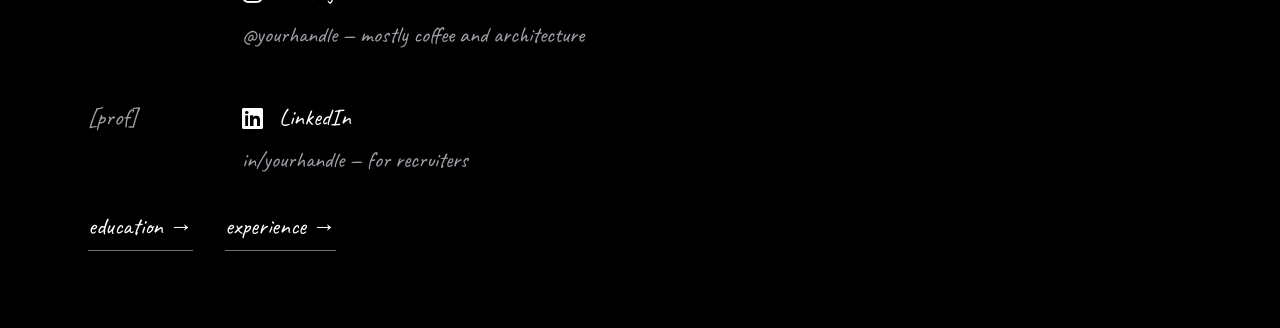
==== commit 890a4e4f: "fixed education" ====
--- a/about/index.html
+++ b/about/index.html
@@ -31,35 +31,74 @@
             <div class="about-text">
 
                 <p>
-                    hi, i'm a maker of things on the internet. i like to
-                    build small, thoughtful tools and explore new ways
-                    of interacting with computers.
+                    hi, i'm a security researcher and programmer interested in understanding how systems
+                    work, fail, and
+                    can be secured better.
                 </p>
 
                 <p>
-                    my background is a mix of design and
-                    engineering. i care deeply about the craft of
-                    software and the feeling of a well-made interface.
+                    most of my time goes into learning web security, exploring bug bounty hunting and building small
+                    projects that help me understand technology more deeply.
                 </p>
 
                 <p>
                     when i'm not staring at a screen, i'm usually
-                    reading, wandering around the city, or trying to
-                    make the perfect cup of coffee.
+                    reading, wandering around the city, movies, video games
+                    or that perfect spot for my favourite food.
                 </p>
 
             </div>
 
-            <!-- CURRENTLY -->
+            <!-- CONTACT / NOTES -->
             <div class="about-section">
 
-                <div class="section-heading">currently:</div>
-
-                <ul class="currently-list">
-                    <li>building a new side project</li>
-                    <li>learning rust</li>
-                    <li>reading 'the creative act' by rick rubin</li>
-                </ul>
+                <div class="section-heading">notes:</div>
+
+                <div class="notes-text">
+
+                    <p>
+                        i do not embed contact forms because they rot quietly once spam arrives.
+                        the links below are preferred instead — each opens externally where sensible.
+                    </p>
+
+                    <p>
+                        for anything sensitive like disclosure timelines, mentorship questions or collaborations,
+                        email remains the authoritative channel.
+                        just keep subject lines descriptive so messages survive triage.
+                    </p>
+
+                    <div class="contact-block">
+
+                        <div class="contact-title">email</div>
+
+                        <a href="mailto:singhvijayp1010@gmail.com" class="mail-link">
+                            singhvijayp1010@gmail.com
+                        </a>
+
+                        <p class="contact-note">
+                            expect thoughtful responses, not instantaneous ones.
+                            replies usually happen between lab sessions and classes.
+                        </p>
+
+                    </div>
+
+                    <div class="contact-block">
+
+                        <div class="contact-title">what to send</div>
+
+                        <p class="contact-note">
+                            ethical collaborations, mentorship asks with context,
+                            typo reports, portfolio feedback or responsibly disclosed issues are always welcome.
+                        </p>
+
+                        <p class="contact-note">
+                            requests to “just test my site quick” without scope or permission
+                            will politely bounce — security work deserves clarity, not improvised chaos.
+                        </p>
+
+                    </div>
+
+                </div>
 
             </div>
 
@@ -96,7 +135,7 @@
                     </div>
 
                     <div class="find-bottom">
-                        @yourhandle — mostly open source projects and dotfiles
+                        @singhvijayp — mostly open source projects, forks & tooling experiments
                     </div>
 
                 </div>
@@ -116,7 +155,7 @@
                     </div>
 
                     <div class="find-bottom">
-                        @yourhandle — longer essays on engineering and design
+                        @singhvijayp — mirrors longer narratives; on-site blogs live under Blogs
                     </div>
 
                 </div>
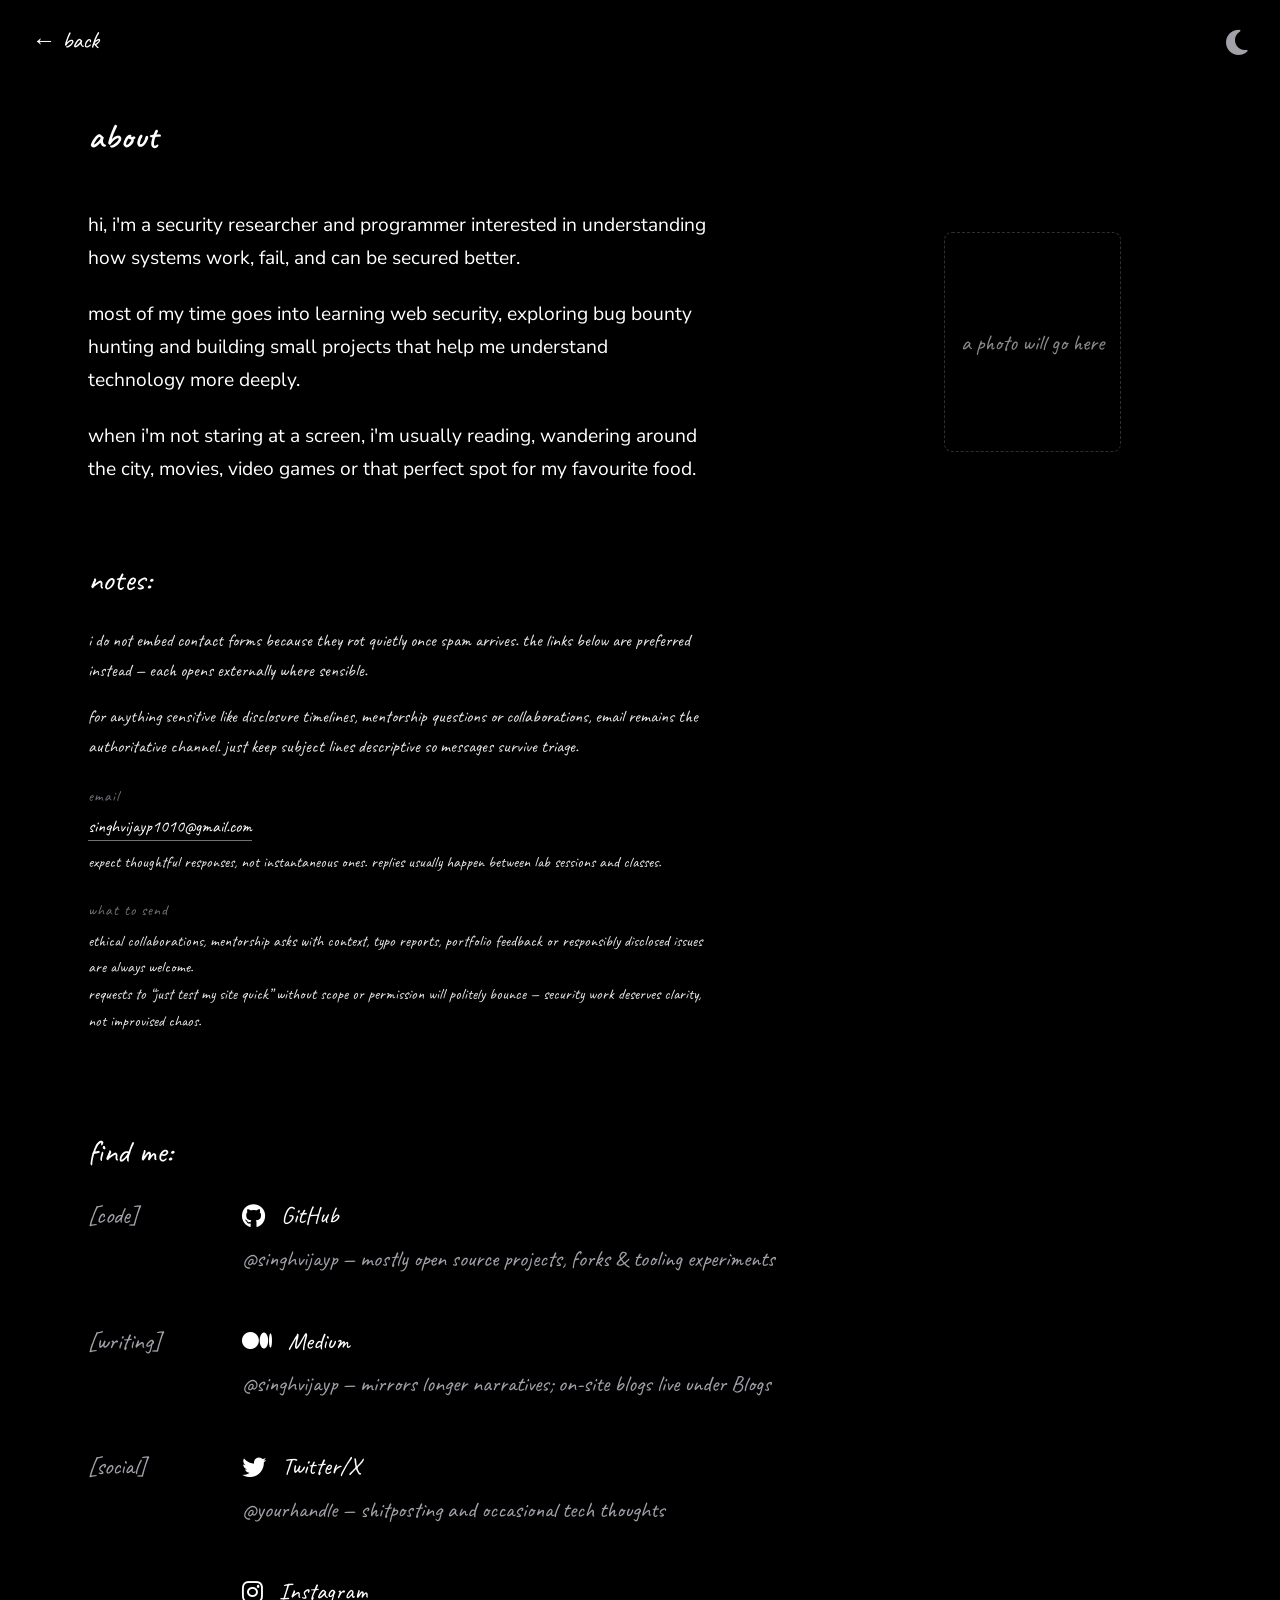
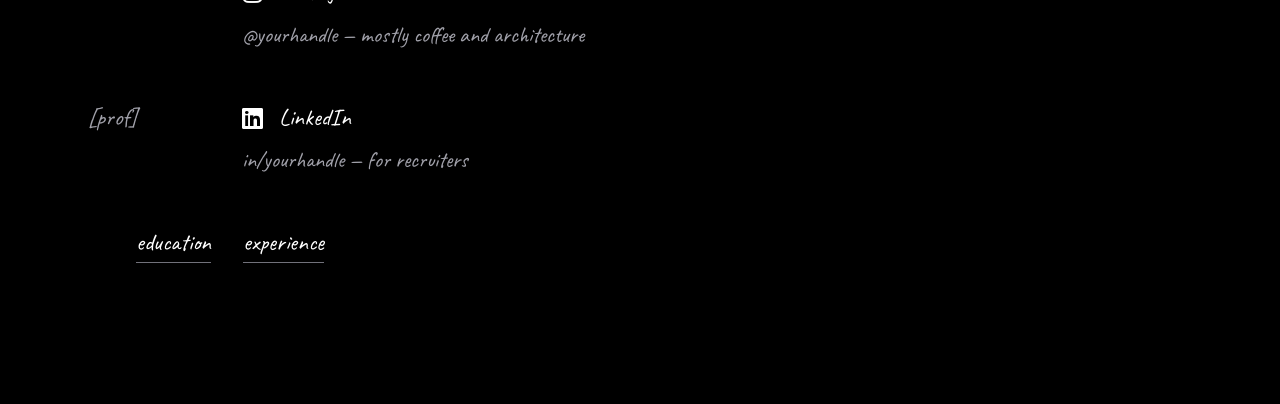
==== commit 3236e477: "quick links fix" ====
--- a/about/index.html
+++ b/about/index.html
@@ -225,9 +225,9 @@
         </div>
 
         <!-- QUICK LINKS -->
-        <div class="quick-links">
-            <a href="../education/index.html">education →</a>
-            <a href="../experience/index.html">experience →</a>
+        <div class="quick-nav">
+            <a href="../education/index.html">education</a>
+            <a href="../experience/index.html">experience</a>
         </div>
 
     </div>
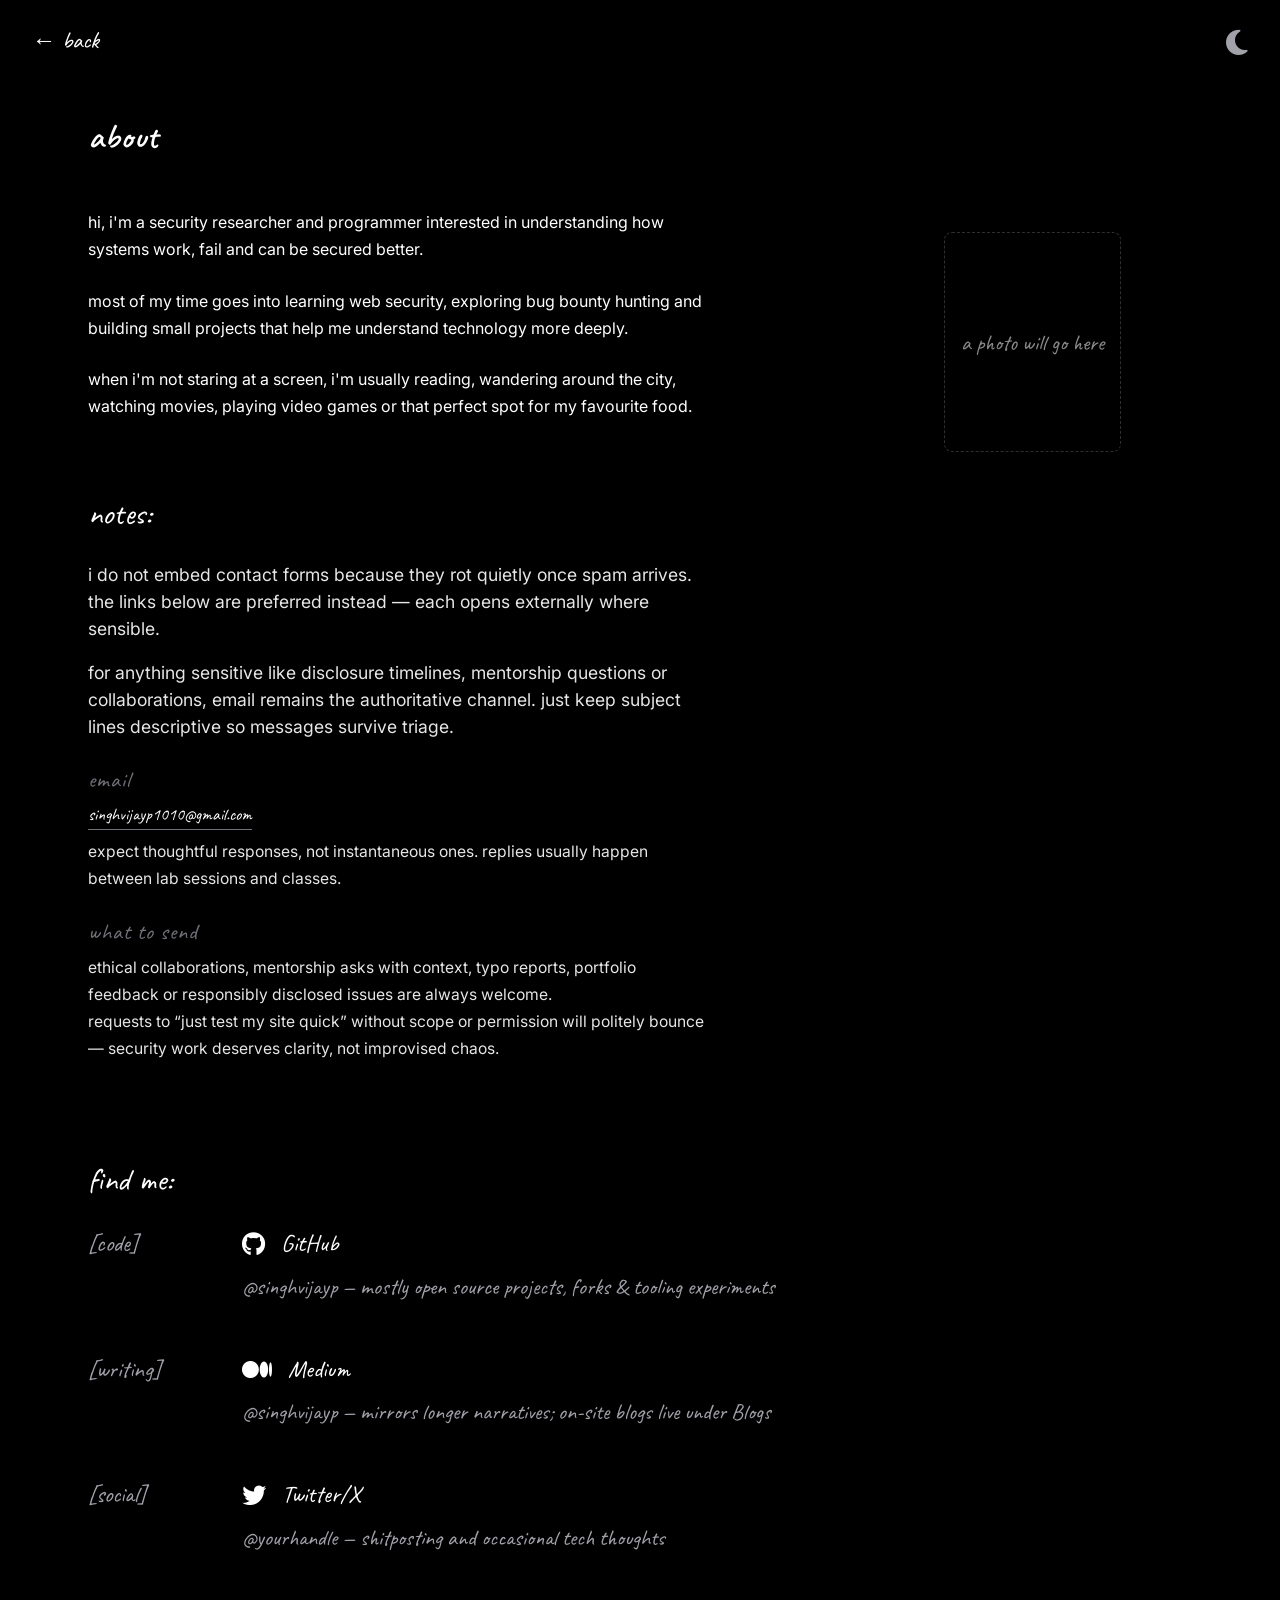
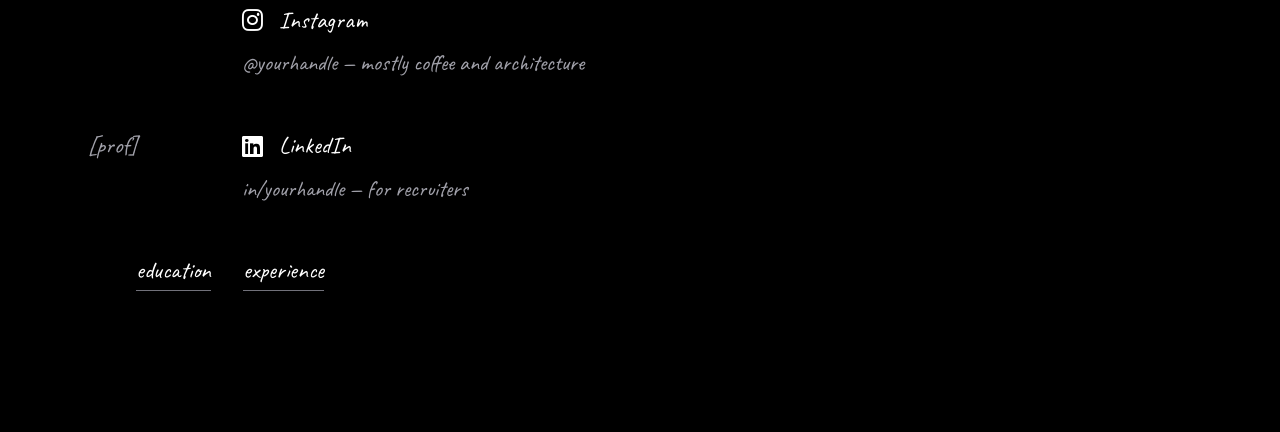
==== commit dd0125c5: "some minor ui changes" ====
--- a/about/index.html
+++ b/about/index.html
@@ -32,7 +32,7 @@
 
                 <p>
                     hi, i'm a security researcher and programmer interested in understanding how systems
-                    work, fail, and
+                    work, fail and
                     can be secured better.
                 </p>
 
@@ -43,7 +43,7 @@
 
                 <p>
                     when i'm not staring at a screen, i'm usually
-                    reading, wandering around the city, movies, video games
+                    reading, wandering around the city, watching movies, playing video games
                     or that perfect spot for my favourite food.
                 </p>
 
